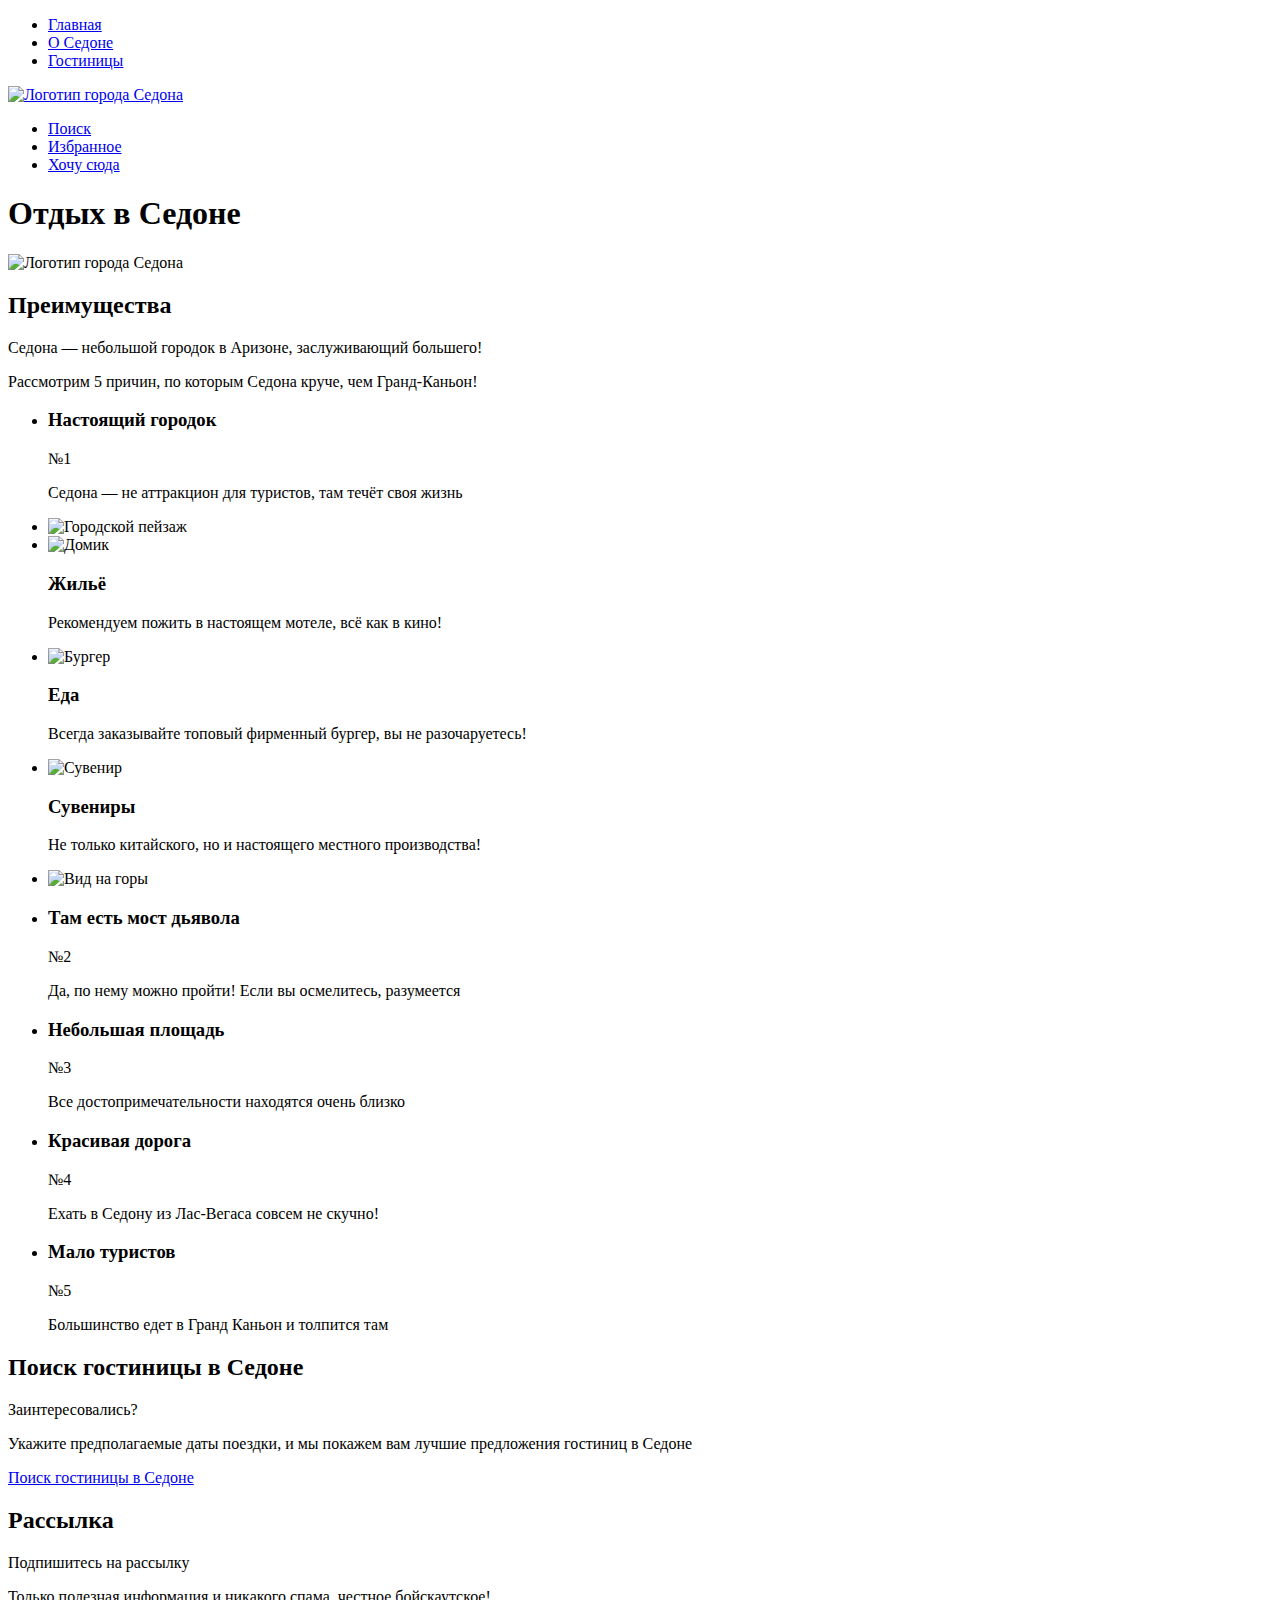
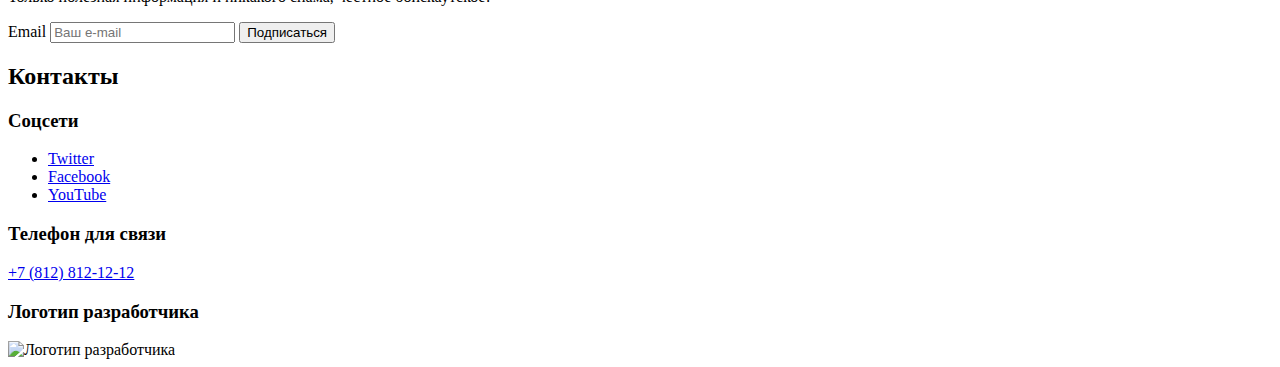
==== index.html @ e1a433e9 "Вносит правки в разметку" ====
<!DOCTYPE html>
<html lang="ru">

<head>
  <meta charset="utf-8">
  <meta name="keywords" content="#">
  <meta name="description" content="">
  <title>Отдых в Седоне</title>
</head>

<body>
  <header class="main-header">
    <nav class="navigation">
      <ul class="navigation-list">

        <li class="navigation-item">
          <a class="navigation-link navigation-link-current" href="index.html">Главная</a>
        </li>
        <li class="navigation-item">
          <a class="navigation-link" href="about.html">О Седоне</a>
        </li>
        <li class="navigation-item">
          <a class="navigation-link" href="catalog.html">Гостиницы</a>
        </li>
      </ul>
      <a class="navigation-logo" href="index.html">
        <img class="page-header-logo" alt="Логотип города Седона" src="#">
      </a>

      <ul class="navigation-list navigation-user">
        <li class="navigation-item">
          <a class="navigation-link" href="#">
            <span class="visually-hidden">Поиск</span>
          </a>
        </li>
        <li class="navigation-item">
          <a class="navigation-link" href="#">
            <span class="visually-hidden">Избранное</span>
          </a>
        </li>
        <li class="navigation-item">
          <a class="navigation-link button" href="#"> Хочу сюда  </a>
        </li>

      </ul>
    </nav>
  </header>

  <main class="main-index">
    <h1 class="visually-hidden">Отдых в Седоне</h1>
    <img class="logo" src="#" alt="Логотип города Седона">

    <section class="advantages">
      <h2 class="visually-hidden">Преимущества</h2>
      <p class="advantages-title">Седона — небольшой городок в Аризоне, заслуживающий большего!</p>
      <p class="advantages-subtitle">Рассмотрим 5 причин, по которым Седона круче, чем Гранд-Каньон!</p>
      <ul class="advantages-list">
        <li class="advantages-item">
          <h3 class="advantages-title">Настоящий городок</h3>
          <p class="advantages-description">№1</p>
          <p class="advantages-description">Седона — не аттракцион для туристов, там течёт своя жизнь</p>
        </li>
        <li class="advantages-item">
          <img src="#" alt="Городской пейзаж">
        </li>

        <li class="advantages-item">
          <img src="#" alt="Домик">
          <h3 class="advantages-title">Жильё</h3>
          <p class="advantages-description">Рекомендуем пожить в настоящем мотеле, всё как в кино! </p>
        </li>
        <li class="advantages-item">
          <img src="#" alt="Бургер">
          <h3 class="advantages-title">Еда</h3>
          <p class="advantages-description">Всегда заказывайте топовый фирменный бургер, вы не разочаруетесь! </p>
        </li>
        <li class="advantages-item">
          <img src="#" alt="Сувенир">
          <h3 class="advantages-title"> Сувениры </h3>
          <p class="advantages-description">Не только китайского, но и настоящего местного производства! </p>
        </li>

        <li class="advantages-item">
          <img src="#" alt="Вид на горы">
        </li>
        <li class="advantages-item">
          <h3 class="advantages-title-whate"> Там есть мост дьявола </h3>
          <p class="advantages-description">№2</p>
          <p class="advantages-description">
            Да, по нему можно пройти! Если вы осмелитесь, разумеется </p>
        </li>
        <li class="advantages-item">
          <h3 class="advantages-title"> Небольшая площадь </h3>
          <p class="advantages-description">№3 </p>
          <p class="advantages-description">Все достопримечательности находятся очень близко </p>
        </li>
        <li class="advantages-item">
          <h3 class="advantages-title">Красивая дорога</h3>
          <p class="advantages-description">№4</p>
          <p class="advantages-description">Ехать в Седону из Лас-Вегаса совсем не скучно! </p>
        </li>
        <li class="advantages-item">
          <h3 class="advantages-title">Мало туристов</h3>
          <p class="advantages-description">№5</p>
          <p class="advantages-description">Большинство едет в Гранд Каньон и толпится там</p>
        </li>
      </ul>
    </section>

    <section class="search">
      <h2 class="visually-hidden">Поиск гостиницы в Седоне</h2>
      <p class="search-title">Заинтересовались?</p>
      <p class="search-subtitle"> Укажите предполагаемые даты поездки, и мы покажем вам лучшие предложения гостиниц в Седоне
      </p>
      <a class="button" href="#">Поиск гостиницы в Седоне</a>
    </section>

    <section class="newsletter">
      <h2 class="visually-hidden">Рассылка</h2>
      <p class="newsletter-title">Подпишитесь на рассылку</p>
      <p class="newsletter-subtitle">Только полезная информация и никакого спама, честное бойскаутское!
      </p>
      <form class="newsletter-form" action="https://echo.htmlacademy.ru/" method="post">
        <label for="newsletter-email">Email</label>
        <input class="field" placeholder="Ваш e-mail" type="email" name="newsletter-email" id="newsletter-email" required>
        <button class="button newsletter-button" type="submit">
          <span class="">Подписаться</span>
        </button>
      </form>

    </section>
  </main>

  <footer class="page-footer">
    <h2 class="visually-hidden">Контакты</h2>
    <section class="footer-social">
      <h3 class="visually-hidden">Соцсети</h3>
      <ul class="footer-social-list">
        <li class="footer-social-item">
          <a class="button" href="https://twitter.com/htmlacademy_ru">
            <span class="visually-hidden">Twitter</span>
          </a>
        </li>
        <li class="footer-social-item">
          <a class="button" href="https://www.facebook.com/htmlacademy">
            <span class="visually-hidden">Facebook</span>
          </a>
        </li>
        <li class="footer-social-item">
          <a class="button" href="https://www.youtube.com/c/HTMLAcademyRUS">
            <span class="visually-hidden">YouTube</span>
          </a>
        </li>
      </ul>
    </section>
    <section class="footer-tel">
      <h3 class="visually-hidden">Телефон для связи</h3>
      <a class="contacts-phone" href="tel:88128121212"> 
     +7 (812) 812-12-12 </a>
    </section>
    <section class="footer-copyright-logo">
      <h3 class="visually-hidden">Логотип разработчика</h3>
      <a class="footer-copyright-logo" href="https://htmlacademy.ru/">
      </a>
      <img src="#" alt="Логотип разработчика">
    </section>

  </footer>
</body>

</html>
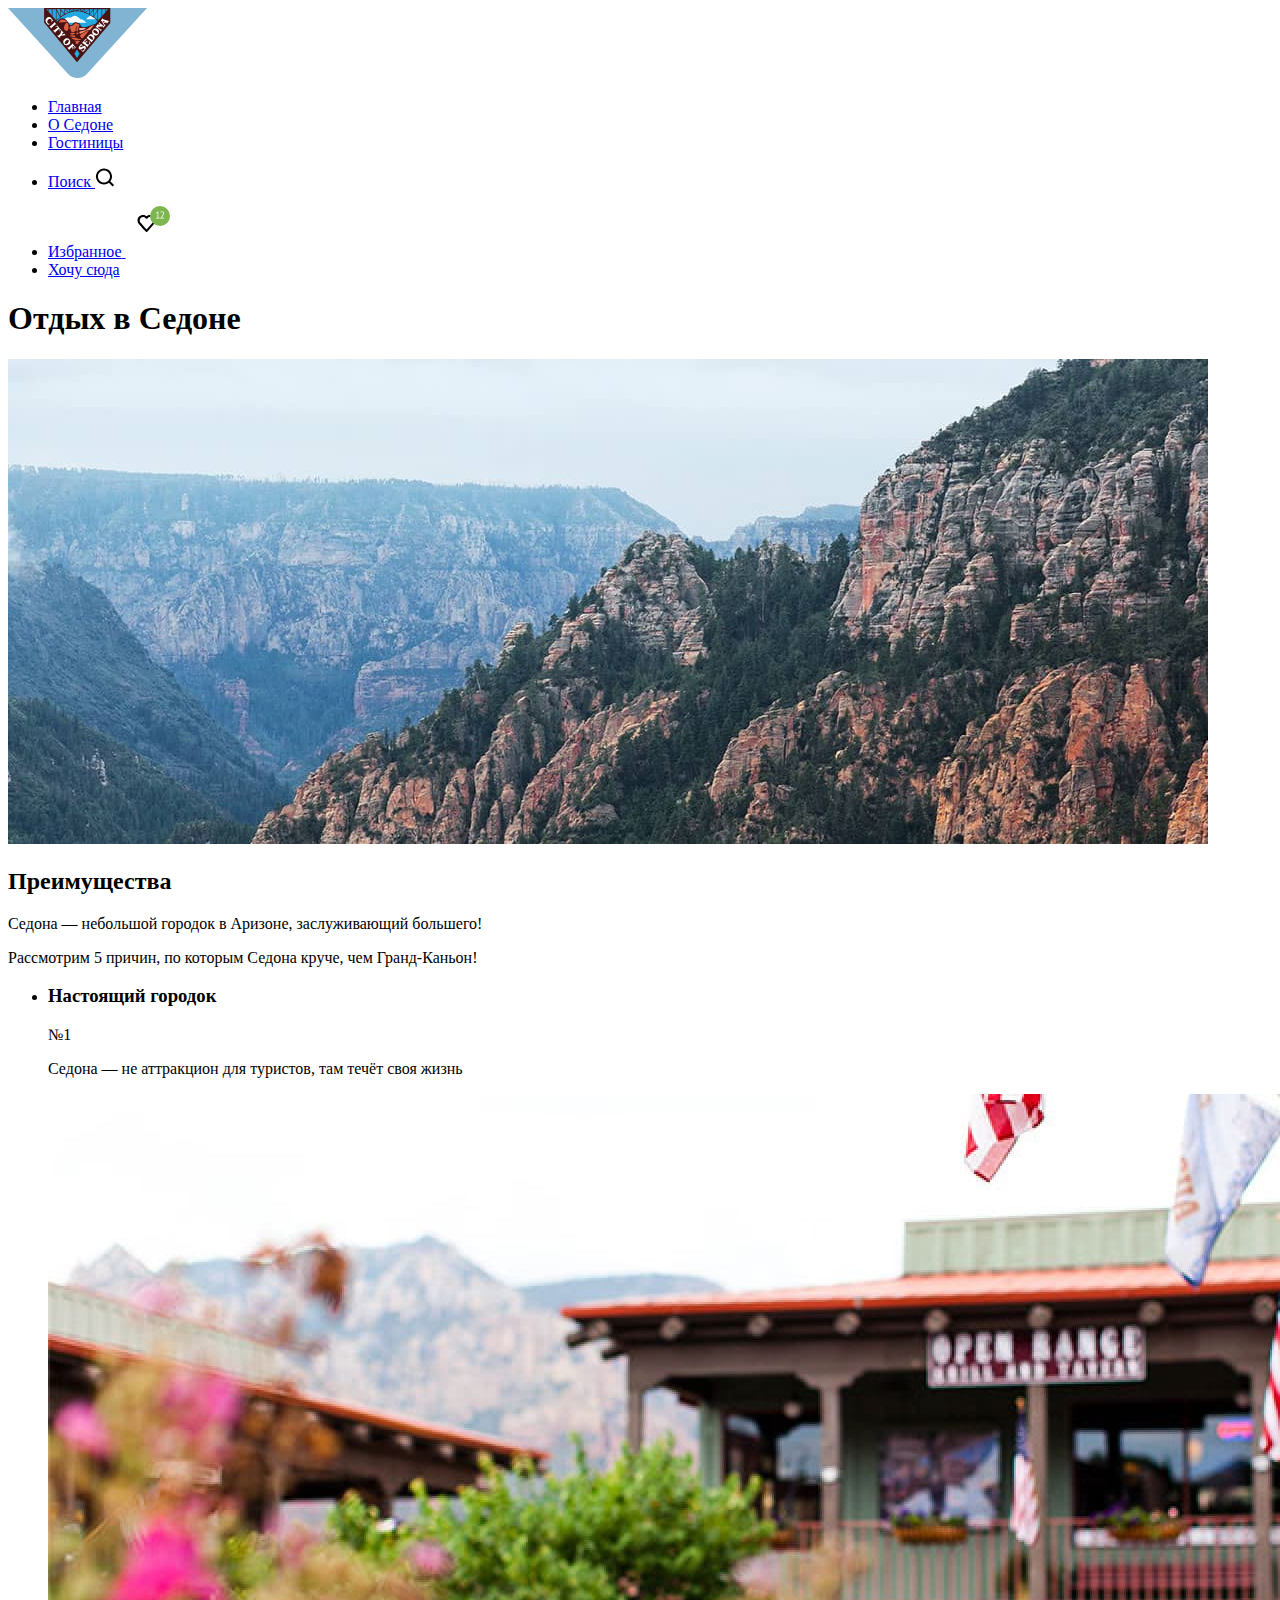
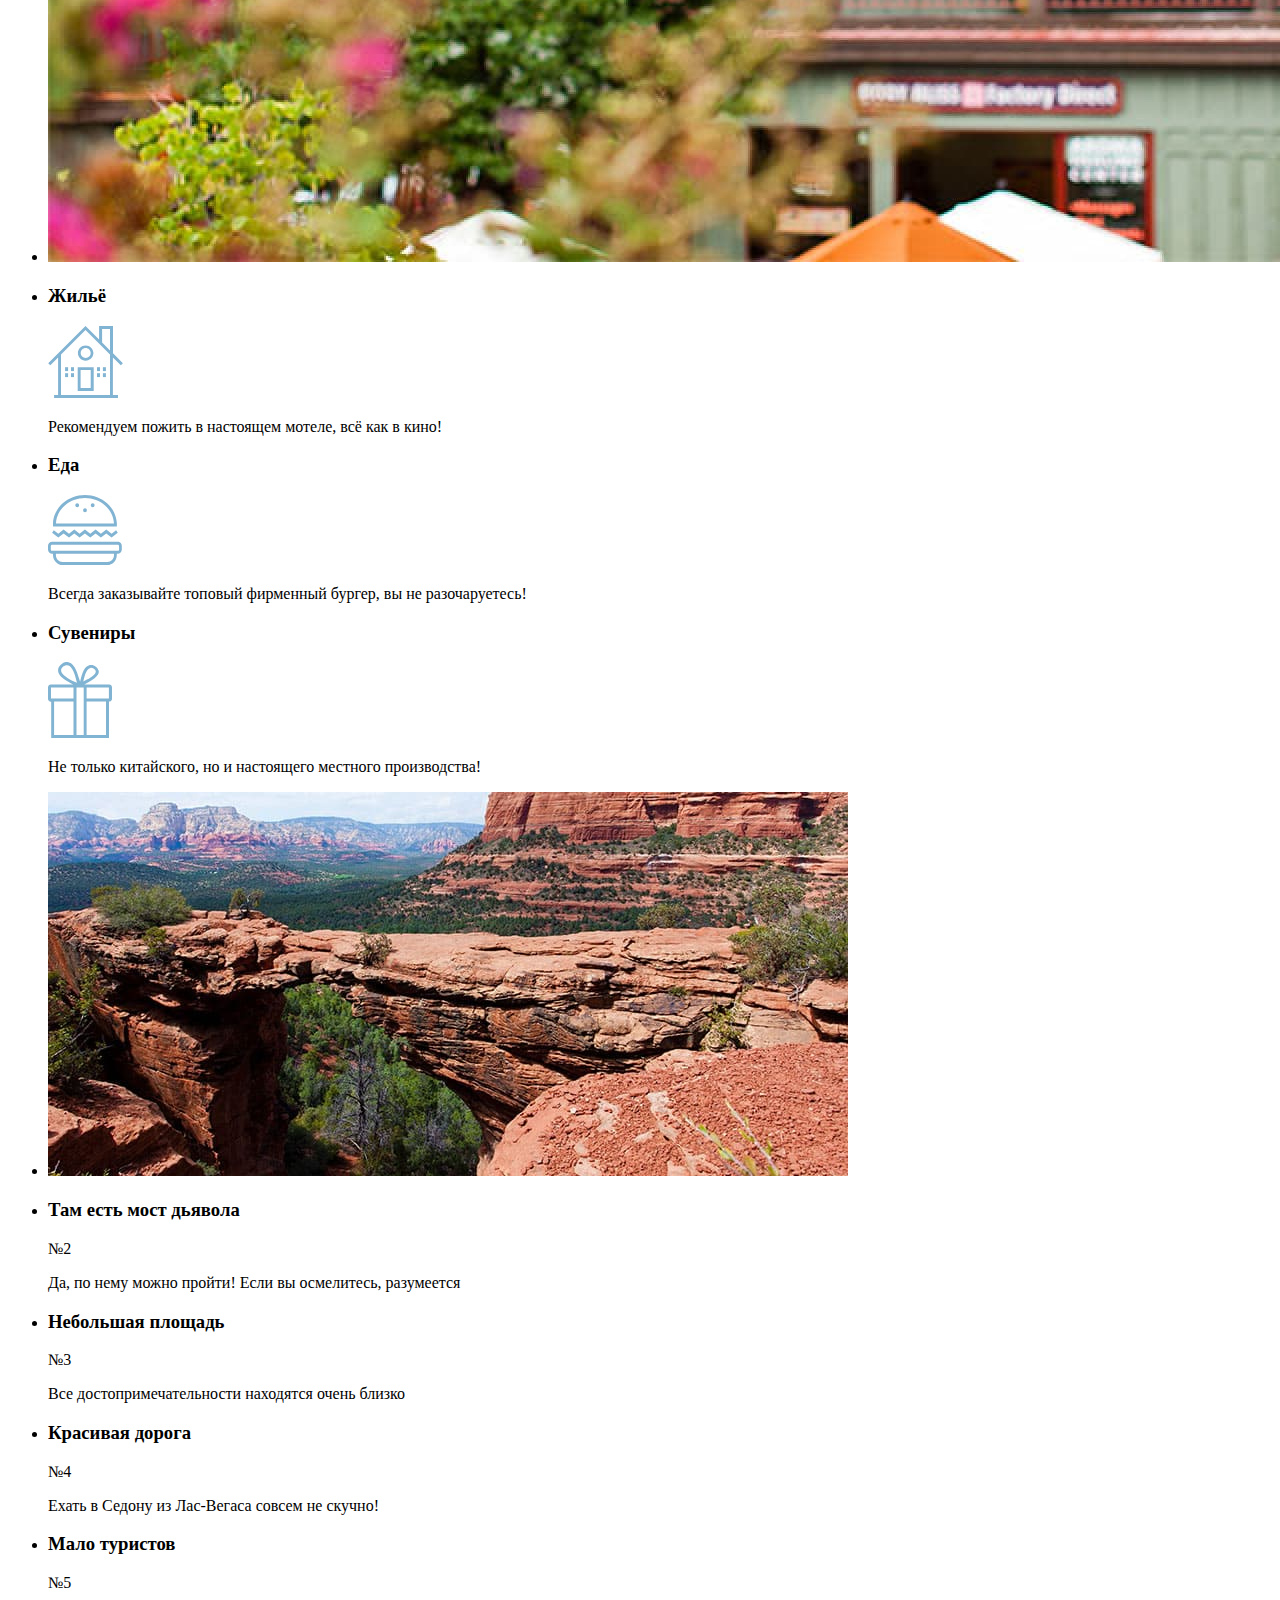
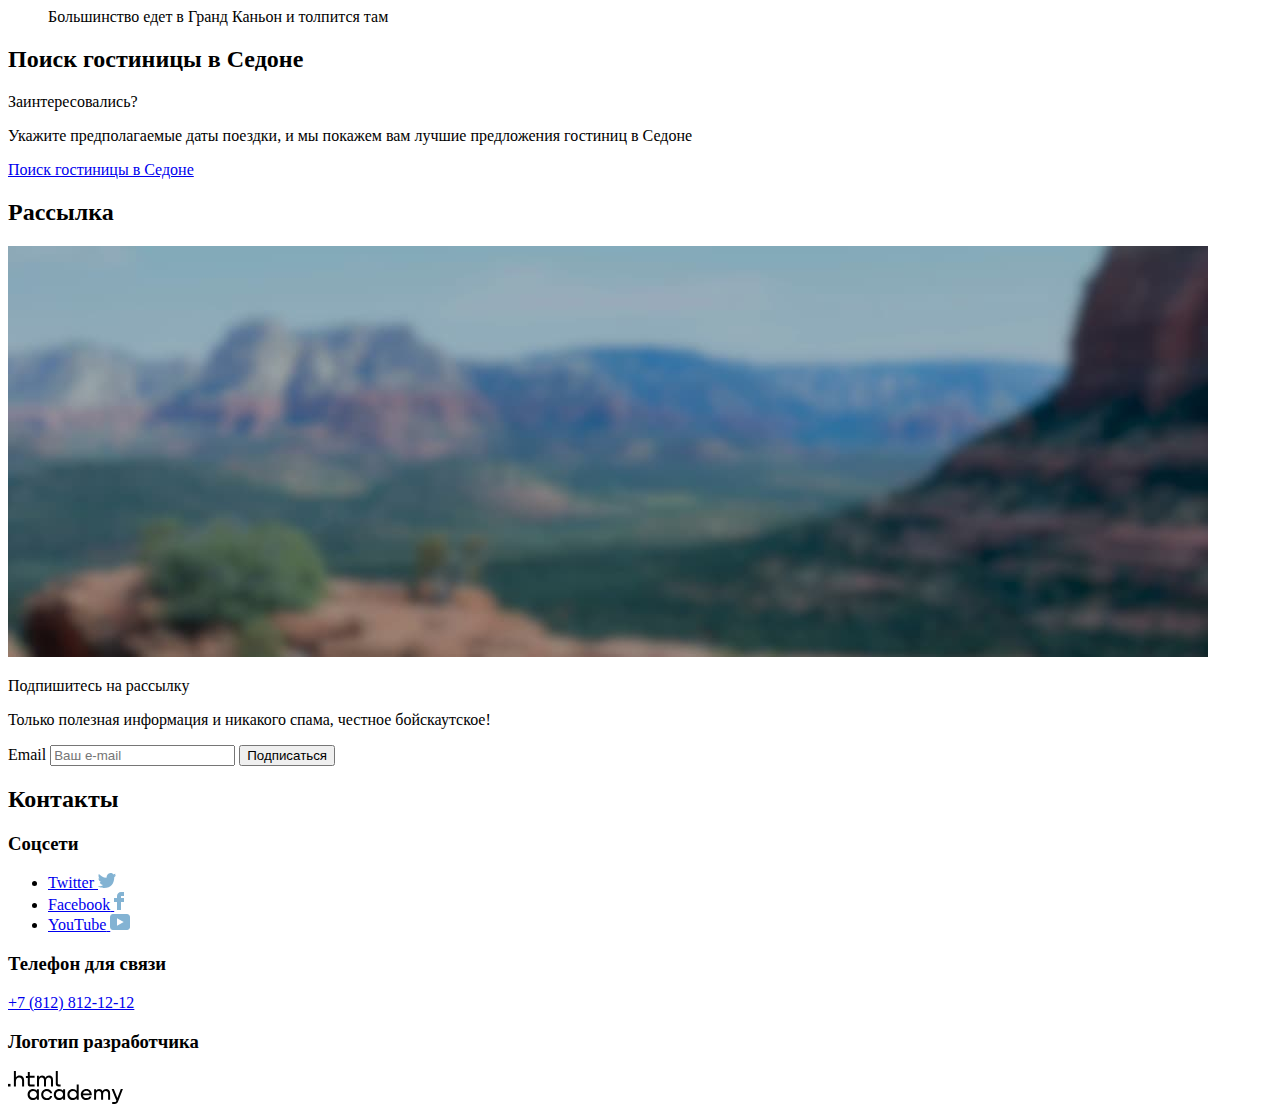
==== commit 89362024: "Вносит графику для всех страниц" ====
--- a/index.html
+++ b/index.html
@@ -11,8 +11,10 @@
 <body>
   <header class="main-header">
     <nav class="navigation">
+      <a class="navigation-logo" href="index.html">
+        <img class="page-header-logo" alt="Логотип города Седона" src="imges/navigation_logo.svg">
+      </a>
       <ul class="navigation-list">
-
         <li class="navigation-item">
           <a class="navigation-link navigation-link-current" href="index.html">Главная</a>
         </li>
@@ -23,32 +25,30 @@
           <a class="navigation-link" href="catalog.html">Гостиницы</a>
         </li>
       </ul>
-      <a class="navigation-logo" href="index.html">
-        <img class="page-header-logo" alt="Логотип города Седона" src="#">
-      </a>
 
       <ul class="navigation-list navigation-user">
         <li class="navigation-item">
           <a class="navigation-link" href="#">
             <span class="visually-hidden">Поиск</span>
+            <img class="" alt="Поиск" src="imges/navigation-icon_search.svg">
           </a>
         </li>
         <li class="navigation-item">
           <a class="navigation-link" href="#">
             <span class="visually-hidden">Избранное</span>
+            <img class="" alt="Избранное" src="imges/navigation_icon-favorites.svg">
           </a>
         </li>
         <li class="navigation-item">
           <a class="navigation-link button" href="#"> Хочу сюда  </a>
         </li>
-
       </ul>
     </nav>
   </header>
 
   <main class="main-index">
     <h1 class="visually-hidden">Отдых в Седоне</h1>
-    <img class="logo" src="#" alt="Логотип города Седона">
+    <img class="logo" src="imges/index-background.jpg" alt="Вид города Седона">
 
     <section class="advantages">
       <h2 class="visually-hidden">Преимущества</h2>
@@ -61,27 +61,27 @@
           <p class="advantages-description">Седона — не аттракцион для туристов, там течёт своя жизнь</p>
         </li>
         <li class="advantages-item">
-          <img src="#" alt="Городской пейзаж">
+          <img src="imges/advantages-picture_town.jpg" alt="Городской пейзаж">
         </li>
 
         <li class="advantages-item">
-          <img src="#" alt="Домик">
           <h3 class="advantages-title">Жильё</h3>
+          <img src="imges/advantages_icon-house.svg">
           <p class="advantages-description">Рекомендуем пожить в настоящем мотеле, всё как в кино! </p>
         </li>
         <li class="advantages-item">
-          <img src="#" alt="Бургер">
           <h3 class="advantages-title">Еда</h3>
+          <img src="imges/advantages_icon-food.svg">
           <p class="advantages-description">Всегда заказывайте топовый фирменный бургер, вы не разочаруетесь! </p>
         </li>
         <li class="advantages-item">
-          <img src="#" alt="Сувенир">
           <h3 class="advantages-title"> Сувениры </h3>
+          <img src="imges/advantages_icon-souvenir.svg">
           <p class="advantages-description">Не только китайского, но и настоящего местного производства! </p>
         </li>
 
         <li class="advantages-item">
-          <img src="#" alt="Вид на горы">
+          <img src="imges/advantages-picture_mountains.jpg" alt="Вид на горы">
         </li>
         <li class="advantages-item">
           <h3 class="advantages-title-whate"> Там есть мост дьявола </h3>
@@ -117,6 +117,7 @@
 
     <section class="newsletter">
       <h2 class="visually-hidden">Рассылка</h2>
+      <img src="imges/newsletter-background.jpg">
       <p class="newsletter-title">Подпишитесь на рассылку</p>
       <p class="newsletter-subtitle">Только полезная информация и никакого спама, честное бойскаутское!
       </p>
@@ -139,16 +140,19 @@
         <li class="footer-social-item">
           <a class="button" href="https://twitter.com/htmlacademy_ru">
             <span class="visually-hidden">Twitter</span>
+            <img src="imges/footer-social_twitter.svg" alt="twitter">
           </a>
         </li>
         <li class="footer-social-item">
           <a class="button" href="https://www.facebook.com/htmlacademy">
             <span class="visually-hidden">Facebook</span>
+            <img src="imges/footer-social_facebook.svg" alt="facebook">
           </a>
         </li>
         <li class="footer-social-item">
           <a class="button" href="https://www.youtube.com/c/HTMLAcademyRUS">
             <span class="visually-hidden">YouTube</span>
+            <img src="imges/footer-social_youtube.svg" alt="youtube">
           </a>
         </li>
       </ul>
@@ -162,7 +166,7 @@
       <h3 class="visually-hidden">Логотип разработчика</h3>
       <a class="footer-copyright-logo" href="https://htmlacademy.ru/">
       </a>
-      <img src="#" alt="Логотип разработчика">
+      <img src="imges/footer-logo_html.svg" alt="Логотип разработчика">
     </section>
 
   </footer>
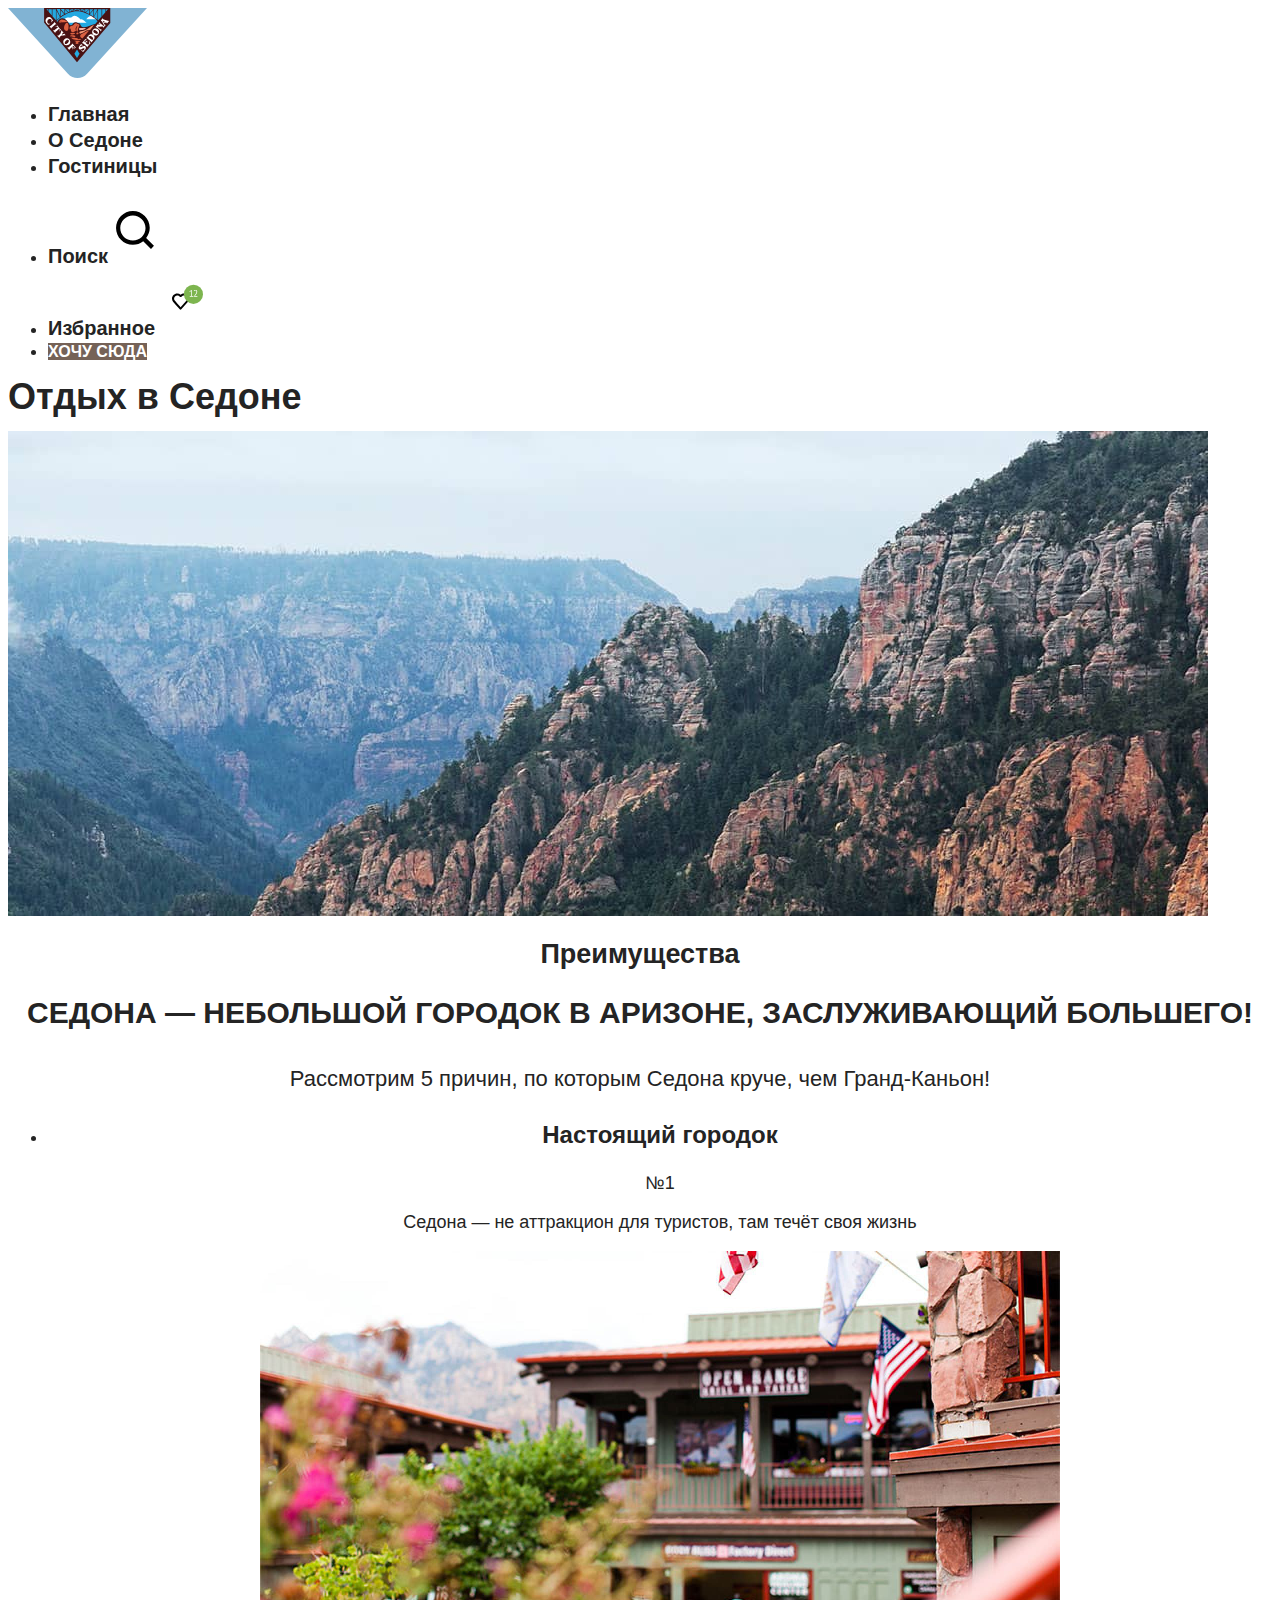
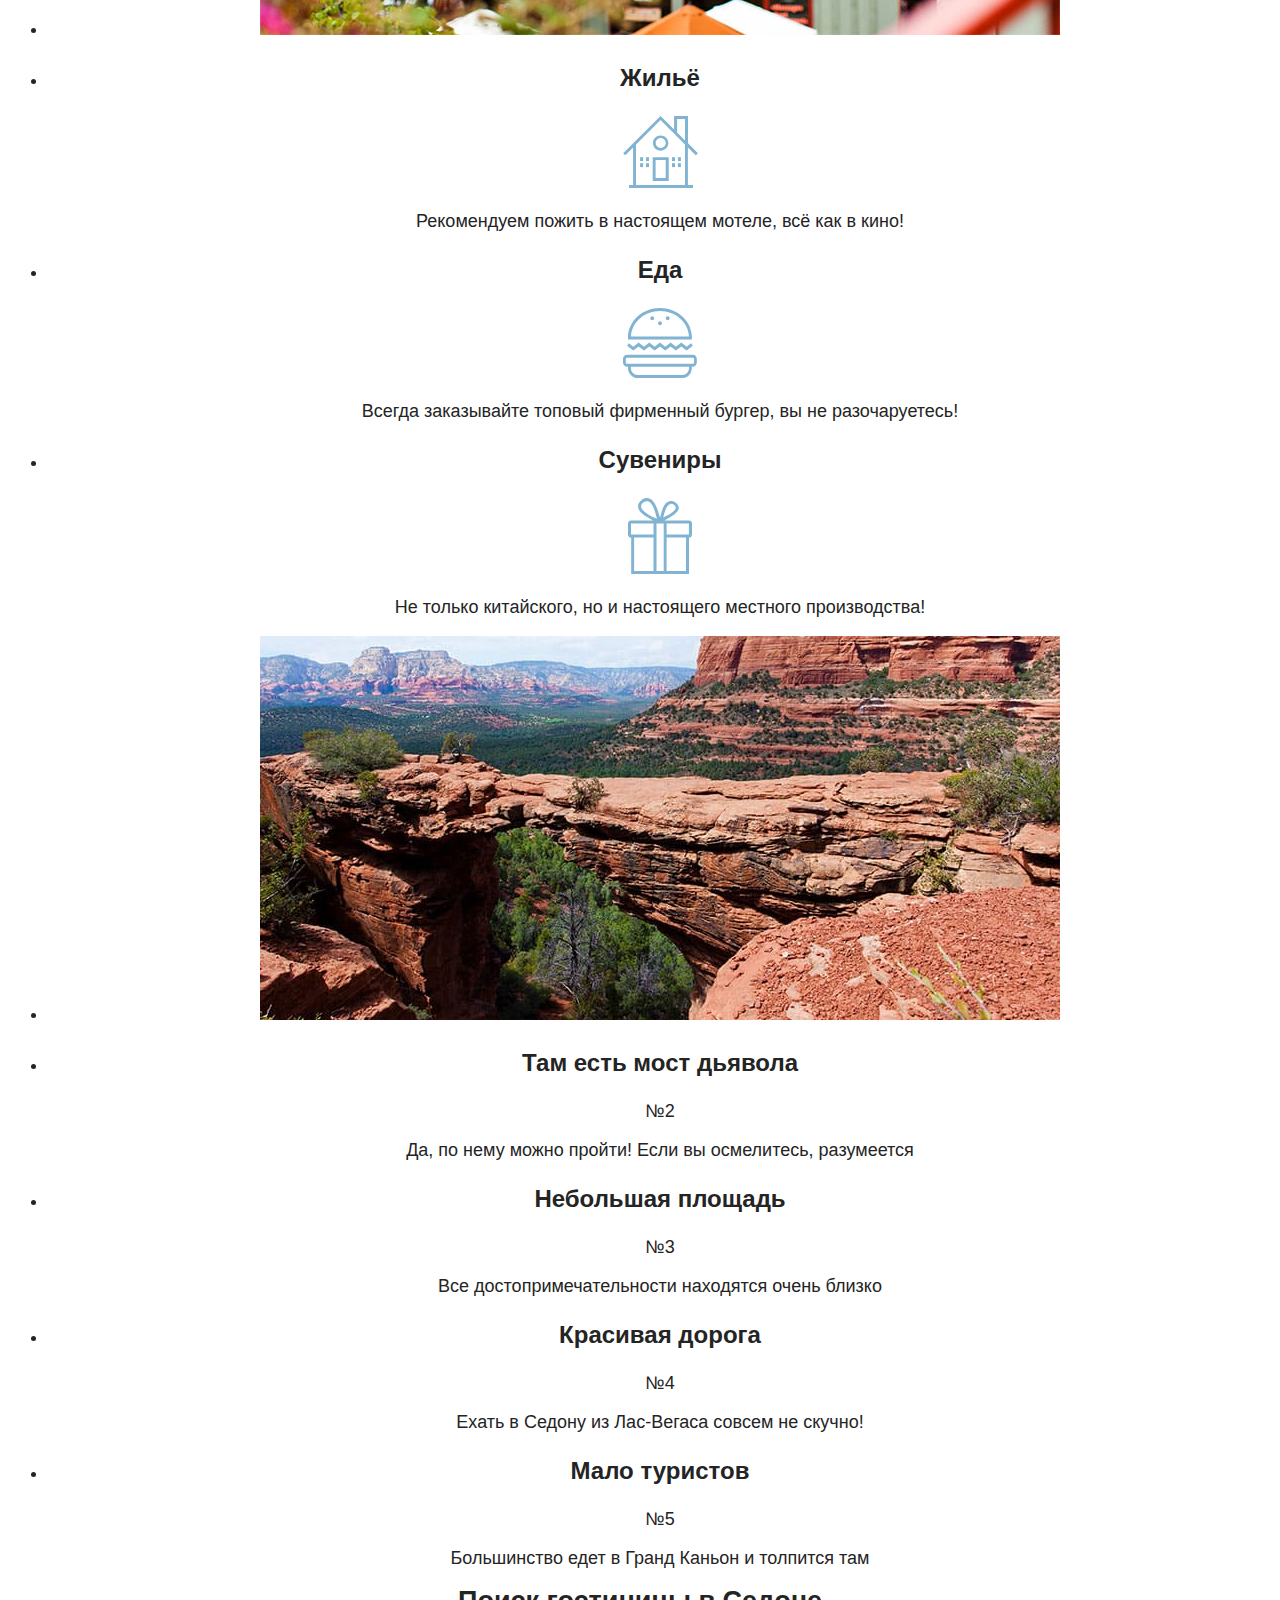
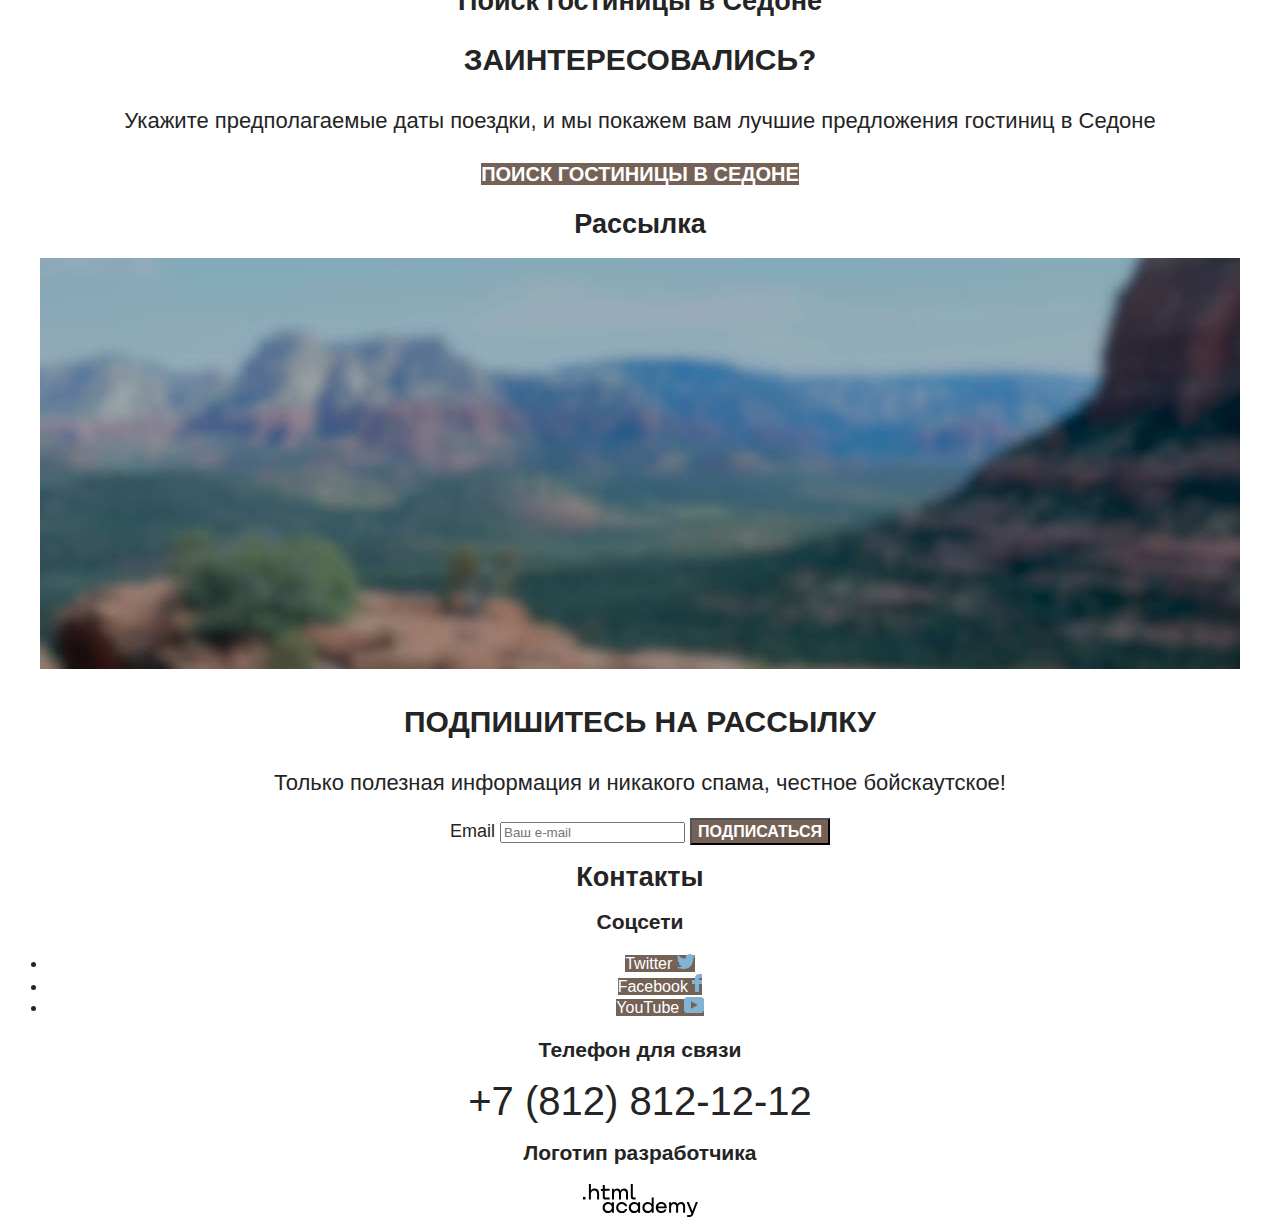
==== commit fb3d9b51: "Merge pull request #3 from astinosseb/master" ====
--- a/index.html
+++ b/index.html
@@ -6,13 +6,14 @@
   <meta name="keywords" content="#">
   <meta name="description" content="">
   <title>Отдых в Седоне</title>
+  <link rel="stylesheet" href="styles/styles.css">
 </head>
 
 <body>
   <header class="main-header">
     <nav class="navigation">
       <a class="navigation-logo" href="index.html">
-        <img class="page-header-logo" alt="Логотип города Седона" src="imges/navigation_logo.svg">
+        <img class="page-header-logo" alt="Логотип города Седона" src="imges/navigation-logo.svg" width="139" height="70">
       </a>
       <ul class="navigation-list">
         <li class="navigation-item">
@@ -30,17 +31,17 @@
         <li class="navigation-item">
           <a class="navigation-link" href="#">
             <span class="visually-hidden">Поиск</span>
-            <img class="" alt="Поиск" src="imges/navigation-icon_search.svg">
+            <img class="" alt="Поиск" src="imges/navigation-icon-search.svg" width="42" height="66">
           </a>
         </li>
         <li class="navigation-item">
           <a class="navigation-link" href="#">
             <span class="visually-hidden">Избранное</span>
-            <img class="" alt="Избранное" src="imges/navigation_icon-favorites.svg">
+            <img class="" alt="Избранное" src="imges/navigation-icon-favorites.svg" width="42" height="66">
           </a>
         </li>
         <li class="navigation-item">
-          <a class="navigation-link button" href="#"> Хочу сюда  </a>
+          <a class="navigation-link-button" href="#"> Хочу сюда  </a>
         </li>
       </ul>
     </nav>
@@ -48,7 +49,7 @@
 
   <main class="main-index">
     <h1 class="visually-hidden">Отдых в Седоне</h1>
-    <img class="logo" src="imges/index-background.jpg" alt="Вид города Седона">
+    <img class="logo" src="imges/index-background.jpg" width="1200" height="485" alt="Вид города Седона">
 
     <section class="advantages">
       <h2 class="visually-hidden">Преимущества</h2>
@@ -56,52 +57,52 @@
       <p class="advantages-subtitle">Рассмотрим 5 причин, по которым Седона круче, чем Гранд-Каньон!</p>
       <ul class="advantages-list">
         <li class="advantages-item">
-          <h3 class="advantages-title">Настоящий городок</h3>
-          <p class="advantages-description">№1</p>
+          <h3 class="advantages-description-title">Настоящий городок</h3>
+          <p class="advantages-description-number">№1</p>
           <p class="advantages-description">Седона — не аттракцион для туристов, там течёт своя жизнь</p>
         </li>
         <li class="advantages-item">
-          <img src="imges/advantages-picture_town.jpg" alt="Городской пейзаж">
+          <img src="imges/advantages-picture-town.jpg" width="800" height="384" alt="Городской пейзаж">
         </li>
 
         <li class="advantages-item">
-          <h3 class="advantages-title">Жильё</h3>
-          <img src="imges/advantages_icon-house.svg">
+          <h3 class="advantages-description-title">Жильё</h3>
+          <img src="imges/advantages-icon-house.svg" width="75" height="72">
           <p class="advantages-description">Рекомендуем пожить в настоящем мотеле, всё как в кино! </p>
         </li>
         <li class="advantages-item">
-          <h3 class="advantages-title">Еда</h3>
-          <img src="imges/advantages_icon-food.svg">
+          <h3 class="advantages-description-title">Еда</h3>
+          <img src="imges/advantages-icon-food.svg" width="74" height="70">
           <p class="advantages-description">Всегда заказывайте топовый фирменный бургер, вы не разочаруетесь! </p>
         </li>
         <li class="advantages-item">
-          <h3 class="advantages-title"> Сувениры </h3>
-          <img src="imges/advantages_icon-souvenir.svg">
+          <h3 class="advantages-description-title"> Сувениры </h3>
+          <img src="imges/advantages-icon-souvenir.svg" width="64" height="76">
           <p class="advantages-description">Не только китайского, но и настоящего местного производства! </p>
         </li>
 
         <li class="advantages-item">
-          <img src="imges/advantages-picture_mountains.jpg" alt="Вид на горы">
+          <img src="imges/advantages-picture-mountains.jpg" width="800" height="384" alt="Вид на горы">
         </li>
         <li class="advantages-item">
-          <h3 class="advantages-title-whate"> Там есть мост дьявола </h3>
-          <p class="advantages-description">№2</p>
+          <h3 class="advantages-description-title"> Там есть мост дьявола </h3>
+          <p class="advantages-description-number">№2</p>
           <p class="advantages-description">
             Да, по нему можно пройти! Если вы осмелитесь, разумеется </p>
         </li>
         <li class="advantages-item">
-          <h3 class="advantages-title"> Небольшая площадь </h3>
-          <p class="advantages-description">№3 </p>
+          <h3 class="advantages-description-title"> Небольшая площадь </h3>
+          <p class="advantages-description-number">№3 </p>
           <p class="advantages-description">Все достопримечательности находятся очень близко </p>
         </li>
         <li class="advantages-item">
-          <h3 class="advantages-title">Красивая дорога</h3>
-          <p class="advantages-description">№4</p>
+          <h3 class="advantages-description-title">Красивая дорога</h3>
+          <p class="advantages-description-number">№4</p>
           <p class="advantages-description">Ехать в Седону из Лас-Вегаса совсем не скучно! </p>
         </li>
         <li class="advantages-item">
-          <h3 class="advantages-title">Мало туристов</h3>
-          <p class="advantages-description">№5</p>
+          <h3 class="advantages-description-title">Мало туристов</h3>
+          <p class="advantages-description-number">№5</p>
           <p class="advantages-description">Большинство едет в Гранд Каньон и толпится там</p>
         </li>
       </ul>
@@ -112,12 +113,13 @@
       <p class="search-title">Заинтересовались?</p>
       <p class="search-subtitle"> Укажите предполагаемые даты поездки, и мы покажем вам лучшие предложения гостиниц в Седоне
       </p>
-      <a class="button" href="#">Поиск гостиницы в Седоне</a>
+      <a class="search-button" href="#">Поиск гостиницы в Седоне</a>
     </section>
 
+    <div class="newsletter-container">
     <section class="newsletter">
       <h2 class="visually-hidden">Рассылка</h2>
-      <img src="imges/newsletter-background.jpg">
+      <img src="imges/newsletter-background.jpg" width="1200" height="411">
       <p class="newsletter-title">Подпишитесь на рассылку</p>
       <p class="newsletter-subtitle">Только полезная информация и никакого спама, честное бойскаутское!
       </p>
@@ -128,8 +130,8 @@
           <span class="">Подписаться</span>
         </button>
       </form>
-
     </section>
+    </div>
   </main>
 
   <footer class="page-footer">
@@ -140,19 +142,19 @@
         <li class="footer-social-item">
           <a class="button" href="https://twitter.com/htmlacademy_ru">
             <span class="visually-hidden">Twitter</span>
-            <img src="imges/footer-social_twitter.svg" alt="twitter">
+            <img src="imges/footer-social-twitter.svg" alt="twitter">
           </a>
         </li>
         <li class="footer-social-item">
           <a class="button" href="https://www.facebook.com/htmlacademy">
             <span class="visually-hidden">Facebook</span>
-            <img src="imges/footer-social_facebook.svg" alt="facebook">
+            <img src="imges/footer-social-facebook.svg" alt="facebook">
           </a>
         </li>
         <li class="footer-social-item">
           <a class="button" href="https://www.youtube.com/c/HTMLAcademyRUS">
             <span class="visually-hidden">YouTube</span>
-            <img src="imges/footer-social_youtube.svg" alt="youtube">
+            <img src="imges/footer-social-youtube.svg" alt="youtube">
           </a>
         </li>
       </ul>
@@ -166,7 +168,7 @@
       <h3 class="visually-hidden">Логотип разработчика</h3>
       <a class="footer-copyright-logo" href="https://htmlacademy.ru/">
       </a>
-      <img src="imges/footer-logo_html.svg" alt="Логотип разработчика">
+      <img src="imges/footer-logo-html.svg" alt="Логотип разработчика">
     </section>
 
   </footer>
--- a/styles/styles.css
+++ b/styles/styles.css
@@ -0,0 +1,348 @@
+@font-face {
+    font-family: "PT Sans";
+    font-style: normal;
+    font-weight: 400;
+    src: url("fonts/ptsans-400.woff2") format("woff2");
+    font-display: swap;
+  }
+  
+  @font-face {
+    font-family: "PT Sans";
+    font-style: normal;
+    font-weight: 700;
+    src: url("fonts/ptsans-700.woff2") format("woff2");
+    font-display: swap;
+  }
+  
+  @font-face {
+    font-family: "PT Sans";
+    font-style: italic;
+    font-weight: 400;
+    src: url("fonts/ptsans-400.woff2") format("woff2");
+  }
+  
+  
+  @font-face {
+    font-family: "PT Sans";
+    font-style: italic;
+    font-weight: 700;
+    src: url("fonts/ptsans-700.woff2") format("woff2");
+    font-display: swap;
+  }
+  
+body {
+    font-family: "PT Sans", sans-serif;
+    font-size: 18px;
+    line-height: 21px;
+    color: #242424;
+    background-color: #FFFFFF;
+}  
+
+.main-header {
+    font-family: "PT Sans", sans-serif;
+    color: #242424;
+    background-color: #FFFFFF;
+}
+
+.navigation-link {
+    font-family: "PT Sans", sans-serif;
+    font-style: bold;
+    font-size: 20px;
+    line-height: 26px;
+    font-weight: 700;
+    color: #242424;
+    background-color: #FFFFFF;
+    text-decoration: none;    
+}
+
+.navigation-link-button {
+    font-family: "PT Sans", sans-serif;
+    font-style: bold;
+    font-size: 16px;
+    line-height: 20px;
+    font-weight: 700;
+    text-align: center;
+    color: #FFFFFF;
+    background-color: #756257;
+    text-decoration: none;
+    text-transform: uppercase;  
+}
+
+.main-index {
+    color: #242424;
+    background-color: #FFFFFF;
+    background-image: url("images/index-background.jpg");
+    background-size: 100% auto;
+    background-repeat: no-repeat;
+
+}
+
+.advantages {
+    text-align: center;
+
+}
+
+.advantages-title {
+    font-family: "PT Sans", sans-serif;;
+    font-size: 30px;
+    font-weight: 700;
+    line-height: 36px;
+    text-transform: uppercase;
+
+}
+
+.advantages-subtitle {
+    font-family: "PT Sans", sans-serif;;
+    font-size: 22px;
+    line-height: 36px;
+
+}
+
+.advantages-description-title {
+    font-family: "PT Sans", sans-serif;
+    font-size: 24px;
+    font-weight: 700;
+    line-height: 28px;
+
+}
+
+.advantages-description-number {
+    font-family: "PT Sans", sans-serif;;
+    font-size: 18px;
+    line-height: 21px;
+
+}
+
+.advantages-description {
+    font-family: "PT Sans", sans-serif;;
+    font-size: 18px;
+    line-height: 21px;
+
+}
+
+.search {
+    font-family: "PT Sans", sans-serif;
+    text-align: center;
+
+}
+
+.search-title {
+    font-size: 30px;
+    font-weight: 700;
+    line-height: 36px;
+    text-transform: uppercase;
+
+}
+
+.search-subtitle {
+    font-size:22px;
+    line-height: 26px;
+}
+
+.search-button {
+    font-size: 20px;
+    font-weight: 700;
+    line-height: 36px;
+    color: #FFFFFF;
+    background-color: #756257;
+    text-decoration: none;
+    text-transform: uppercase;
+}
+
+.newsletter {
+    font-family: "PT Sans", sans-serif;
+    color:#242424;
+    text-align: center;
+}
+
+.newsletter-title {    
+    font-size: 30px;
+    font-weight: 700;
+    line-height: 36px;
+    text-transform: uppercase;
+}
+
+.newsletter-subtitle {
+    font-size:22px;
+    line-height: 26px;
+}
+
+.newsletter-button {
+    font-size: 20px;
+    font-weight: 700;
+    line-height: 36px;
+    color: #FFFFFF;
+    background-color: #83B3D3; 
+    text-decoration: none;
+    text-transform: uppercase;
+}
+
+.newsletter-email {
+    font-size: 18px;
+    line-height: 26px;
+    background-color: #F2F2F2;
+
+}
+
+.page-footer {
+    font-family: "PT Sans", sans-serif;
+    color: #242424;
+    background-color: #FFFFFF;
+    text-align: center;
+}
+
+.contacts-phone {
+    font-style: normal;
+    color: #242424;
+    font-size: 40px;
+    line-height: 40px;
+    text-align: center;
+    text-decoration: none;
+    text-transform: uppercase;
+}
+
+.main-inner {
+    font-family: "PT Sans", sans-serif;
+    font-size: 18px;
+    color: #FFFFFF;
+    background-color: #00000057;
+    text-align: left;
+}
+
+.inner-header-title {
+    font-size: 60px;
+    line-height: 77px;
+    font-weight: 700;
+}
+
+.breadcrumbs-link {
+    font-style: normal;
+    color: #FFFFFF;
+    font-size: 16px;
+    line-height: 21px;
+    text-decoration: none;
+}
+
+.catalog-filter-title {
+    font-size: 20px;
+    line-height: 26;
+    font-weight: 700;
+}
+
+.catalog-filter-list {
+    font-size: 18px;
+    line-height: 24px;
+}
+
+.button-active {
+    font-size: 16px;
+    line-height: 21px;
+    background-color: #83B3D3;
+}
+
+.button-unactive {
+    font-size: 18px;
+    line-height: 23px;
+}
+
+.result {
+    font-size: 30px;    
+    line-height: 39px;
+    font-weight: 700;
+    color:#242424
+}
+.select-control {
+    font-size: 18px;
+    line-height: 23px;
+    color:#242424
+}
+
+.lodge-card-title {
+    font-size: 24px;
+    line-height: 31px;
+    font-weight: 700;
+    color: #242424;
+    text-decoration: none;
+}
+
+.lodge-type {
+    font-size: 18px;
+    line-height: 23px;
+    color: #242424;
+}
+
+.lodge-card-price {
+    font-size: 18px;
+    line-height: 23px;
+    color: #242424;
+}
+
+.button {
+    font-size: 16px;
+    line-height: 21px;
+    color: #FFFFFF;
+    text-decoration: none;
+    background-color: #756257;
+    
+}
+
+.button-add-favorites {
+    font-size: 16px;
+    line-height: 21px;
+    color: #FFFFFF;
+    text-decoration: none;
+    background-color: #83B3D3;
+}
+
+.button-favorites {
+    font-size: 16px;
+    line-height: 21px;
+    color: #FFFFFF;
+    text-decoration: none;
+    background-color: #7DB54F;
+}
+
+.rating {
+    font-size: 16px;
+    line-height: 21px;
+    color: #242424;
+    text-transform: uppercase;
+    background-color: #E6E6E6;
+}
+
+.download-more {
+    font-size: 20px;
+    line-height: 26px;
+    color: #FFFFFF;
+    text-decoration: none;
+    background-color: #83B3D3;
+}
+
+.pagination-current {
+    font-size: 20px;
+    line-height: 26px;
+    color: #242424;
+    background-color: #F2F2F2;
+}
+
+.pagination-link {
+    font-size: 20px;
+    line-height: 26px;
+    color: #FFFFFF;
+    text-decoration: none;
+    background-color: #83B3D3;
+}
+
+.inner-newsletter {
+    color: #242424;
+}
+
+/* Это попытки положить текст на картинку */
+
+.filter-container {
+
+    background-image: url("images/catalog/background.jpg");
+    background-size: 100% auto;
+    background-repeat: no-repeat;
+}
+
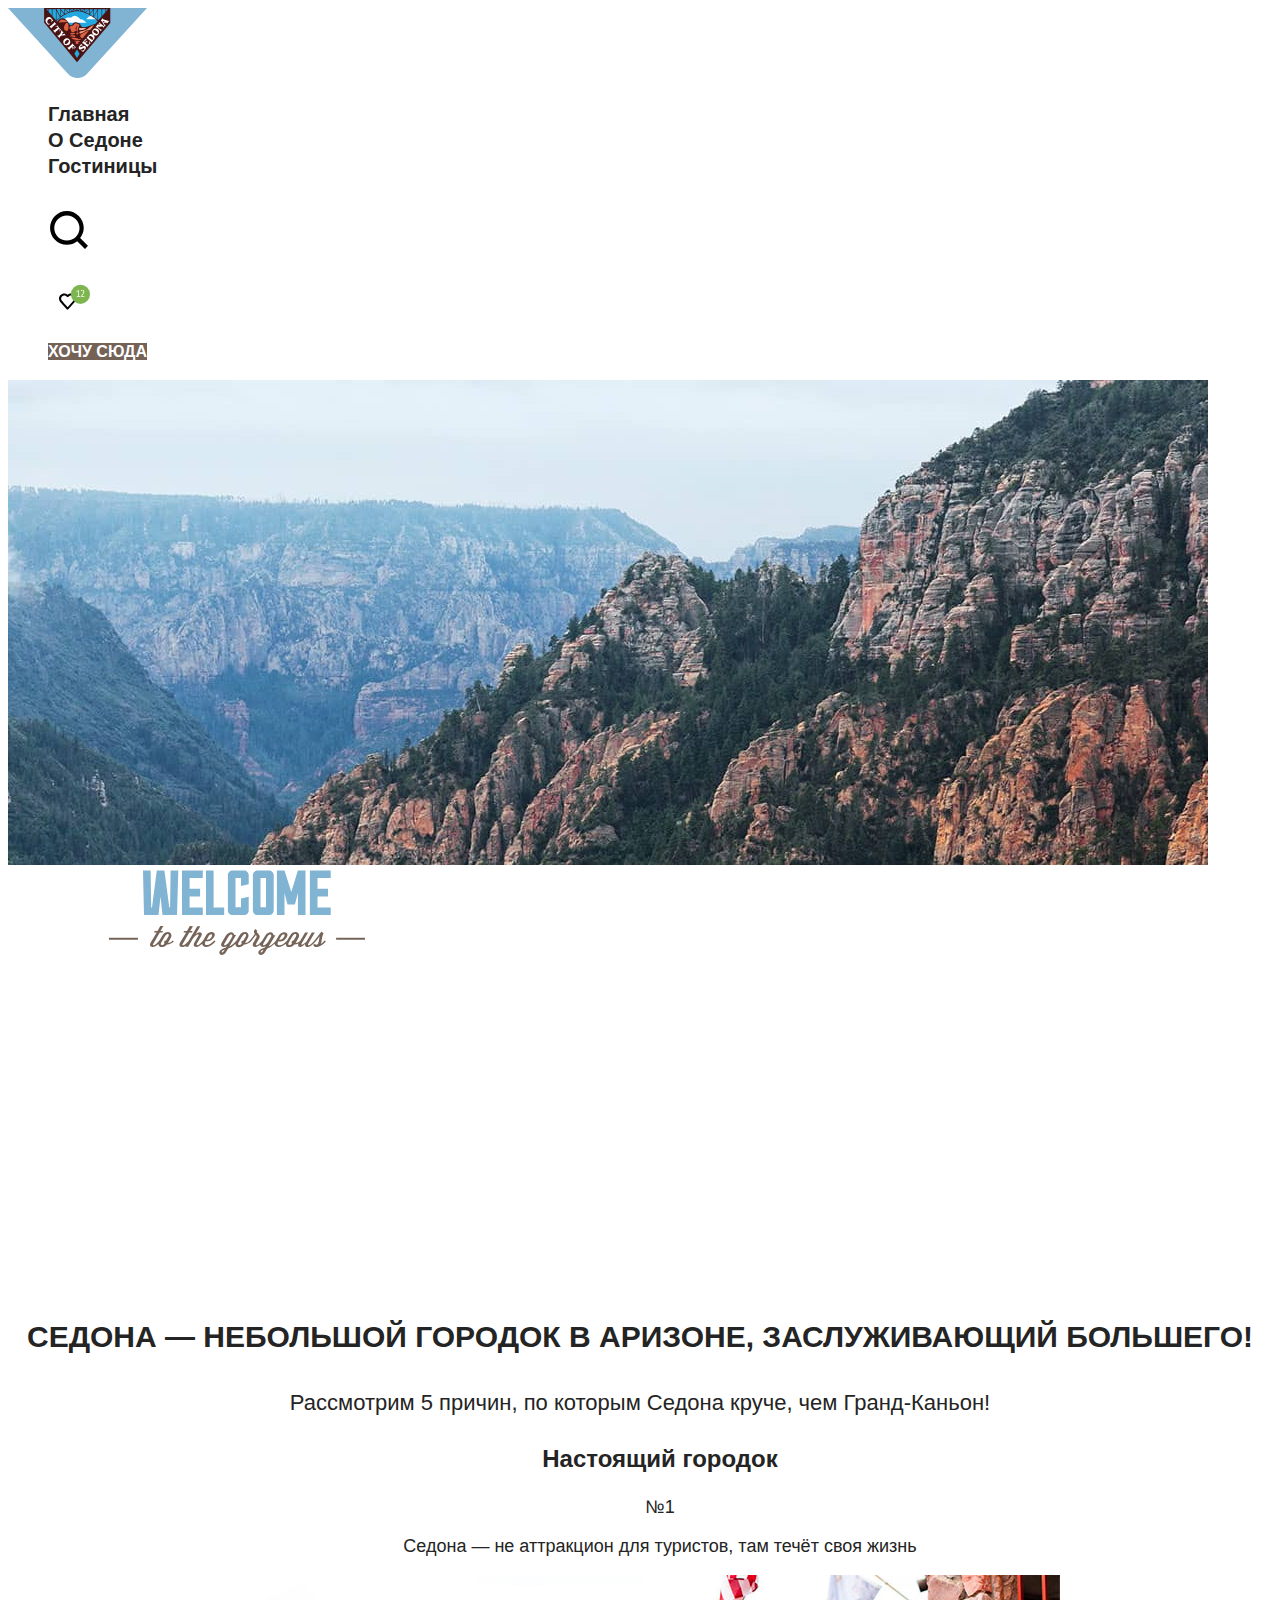
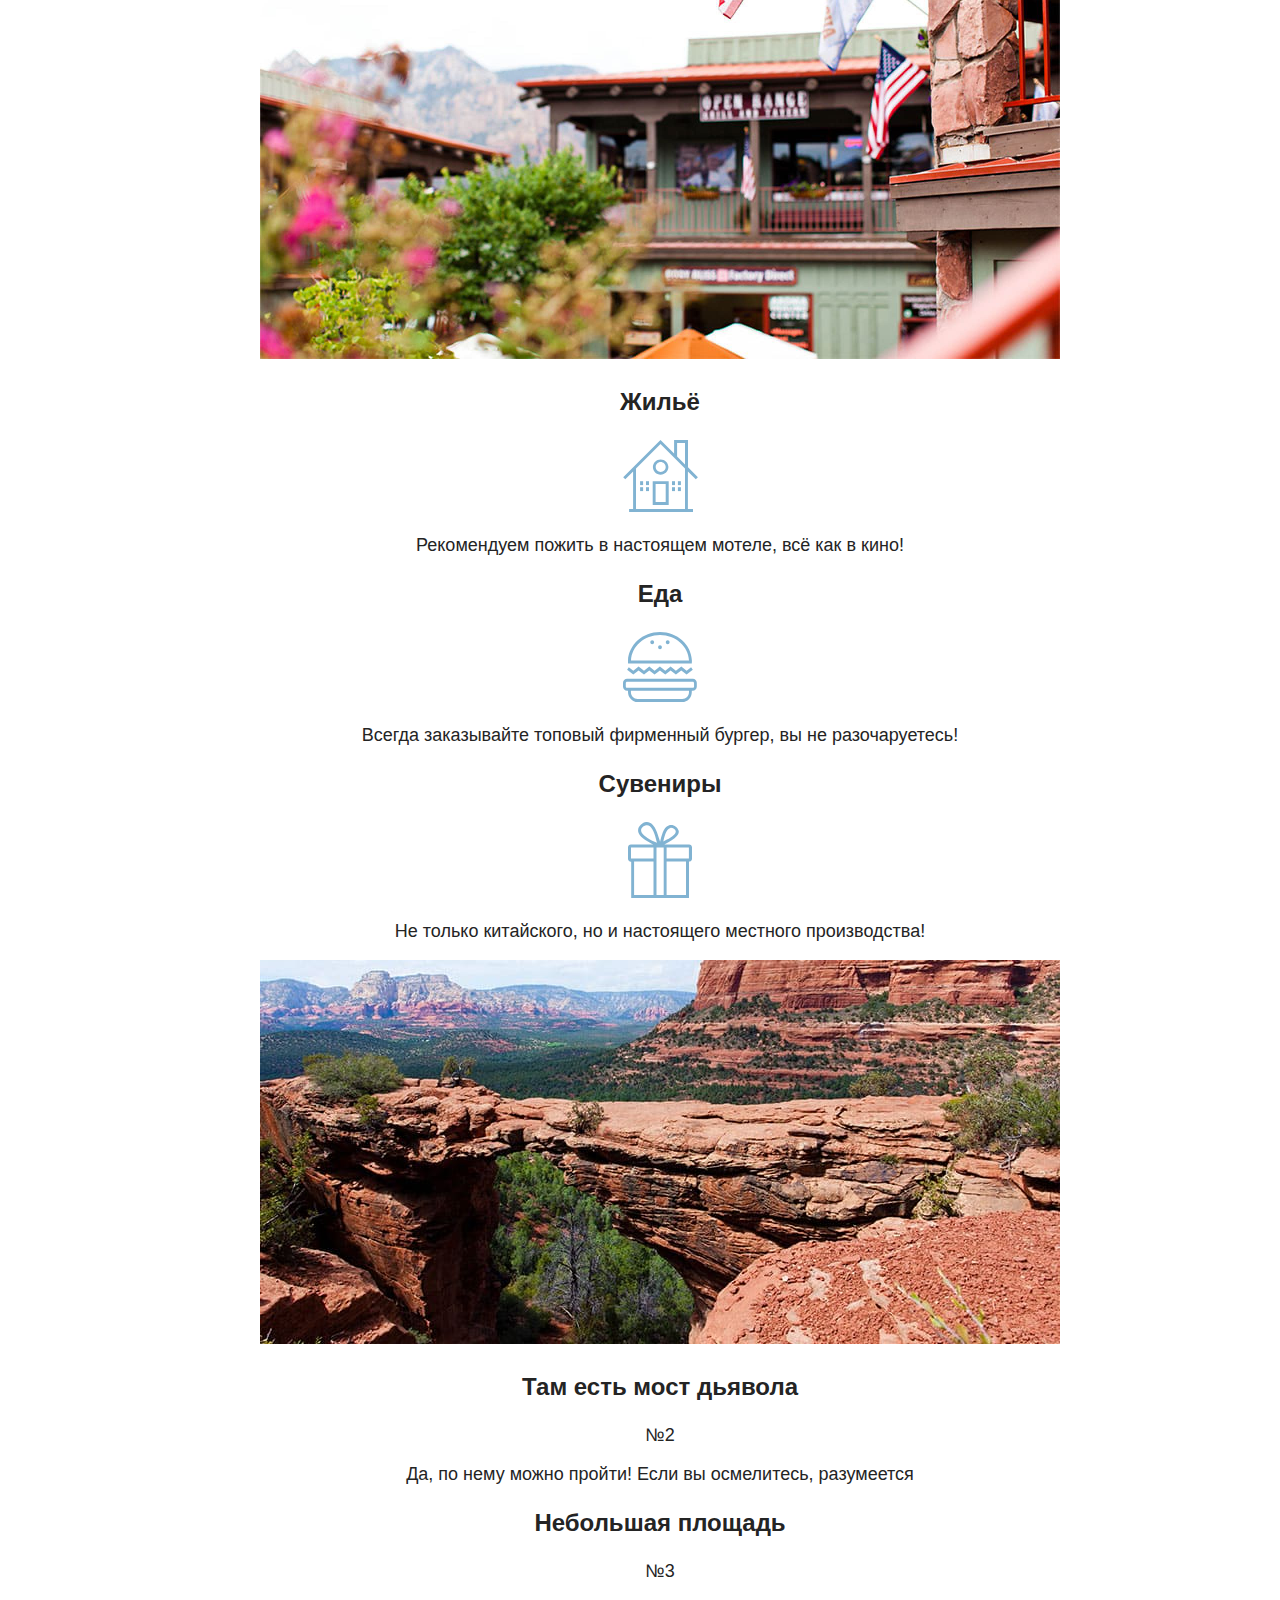
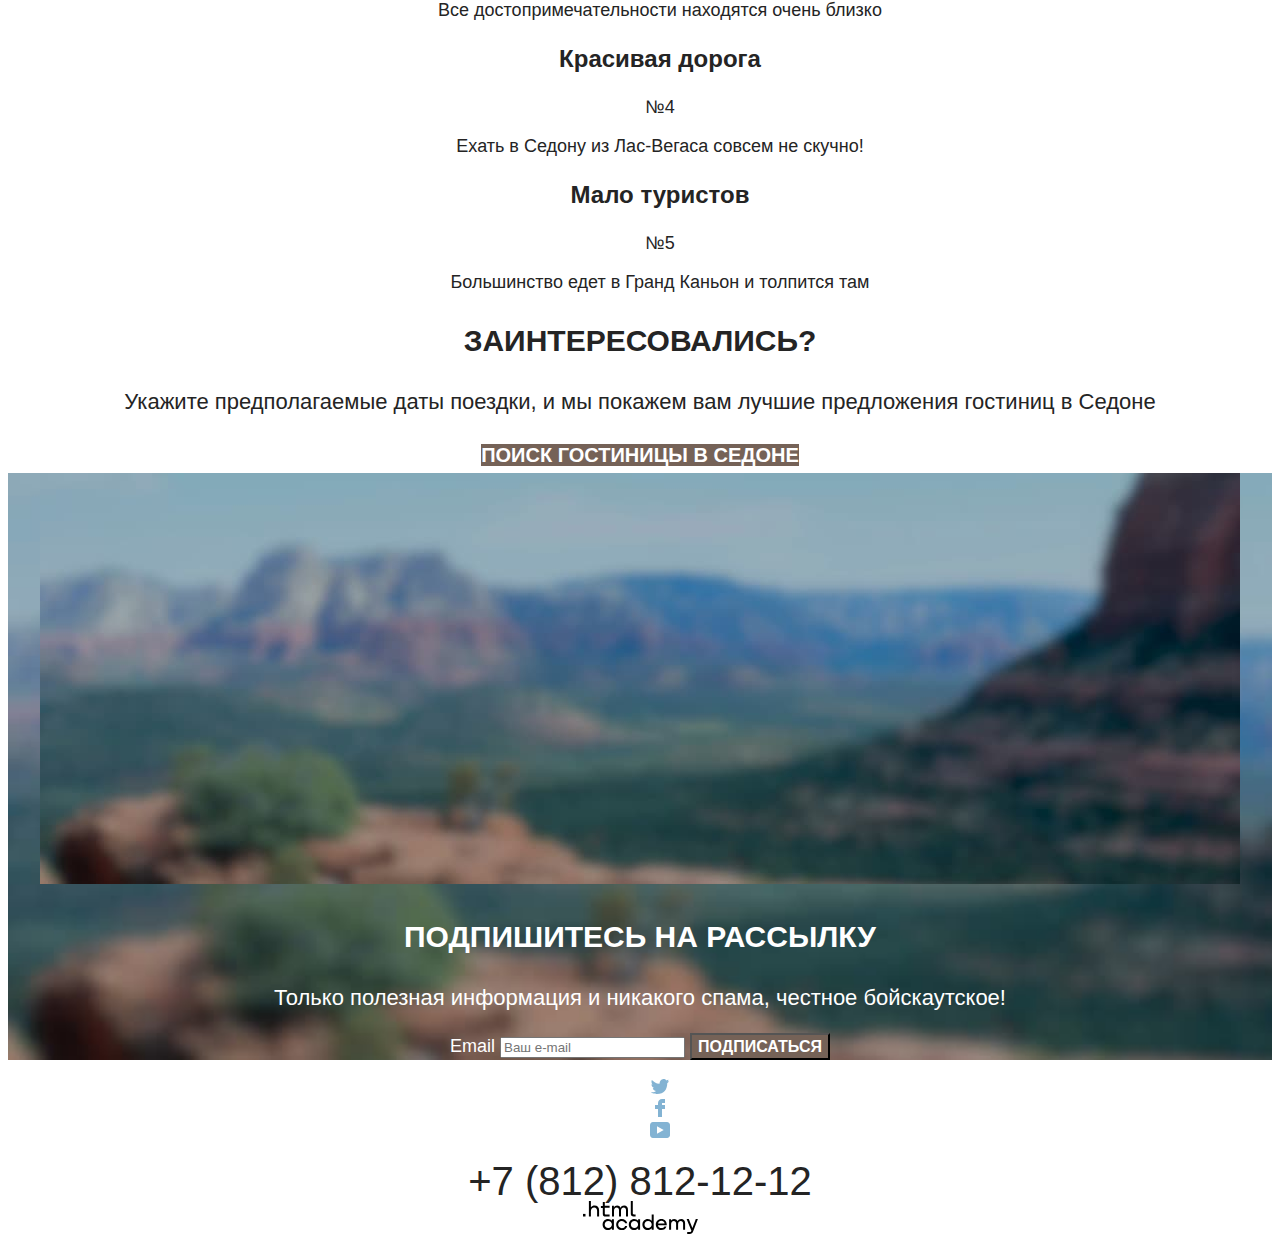
==== commit 6f7f4c73: "Вносит правки (базовая стилизация)" ====
--- a/index.html
+++ b/index.html
@@ -13,7 +13,7 @@
   <header class="main-header">
     <nav class="navigation">
       <a class="navigation-logo" href="index.html">
-        <img class="page-header-logo" alt="Логотип города Седона" src="imges/navigation-logo.svg" width="139" height="70">
+        <img class="page-header-logo" alt="Логотип города Седона" src="images/navigation-logo.svg" width="139" height="70">
       </a>
       <ul class="navigation-list">
         <li class="navigation-item">
@@ -31,13 +31,13 @@
         <li class="navigation-item">
           <a class="navigation-link" href="#">
             <span class="visually-hidden">Поиск</span>
-            <img class="" alt="Поиск" src="imges/navigation-icon-search.svg" width="42" height="66">
+            <img class="" alt="Поиск" src="images/navigation-icon-search.svg" width="42" height="66">
           </a>
         </li>
         <li class="navigation-item">
           <a class="navigation-link" href="#">
             <span class="visually-hidden">Избранное</span>
-            <img class="" alt="Избранное" src="imges/navigation-icon-favorites.svg" width="42" height="66">
+            <img class="" alt="Избранное" src="images/navigation-icon-favorites.svg" width="42" height="66">
           </a>
         </li>
         <li class="navigation-item">
@@ -49,12 +49,16 @@
 
   <main class="main-index">
     <h1 class="visually-hidden">Отдых в Седоне</h1>
-    <img class="logo" src="imges/index-background.jpg" width="1200" height="485" alt="Вид города Седона">
+    <div class="welcome-container">
+    <img class="welcome" src="images/index-background.jpg" width="1200" height="485" alt="Вид города Седона">
+    <img class="welcome" src="images/index-welcome.svg" width="458" height="352" alt="Добро пожаловать в Седону">
+    <img src="images/index-divider.svg" width="1200" height="57" alt="">
+    </div>
 
-    <section class="advantages">
-      <h2 class="visually-hidden">Преимущества</h2>
-      <p class="advantages-title">Седона — небольшой городок в Аризоне, заслуживающий большего!</p>
-      <p class="advantages-subtitle">Рассмотрим 5 причин, по которым Седона круче, чем Гранд-Каньон!</p>
+      <section class="advantages">
+        <h2 class="visually-hidden">Преимущества</h2>
+        <p class="advantages-title">Седона — небольшой городок в Аризоне, заслуживающий большего!</p>
+        <p class="advantages-subtitle">Рассмотрим 5 причин, по которым Седона круче, чем Гранд-Каньон!</p>  
       <ul class="advantages-list">
         <li class="advantages-item">
           <h3 class="advantages-description-title">Настоящий городок</h3>
@@ -62,27 +66,27 @@
           <p class="advantages-description">Седона — не аттракцион для туристов, там течёт своя жизнь</p>
         </li>
         <li class="advantages-item">
-          <img src="imges/advantages-picture-town.jpg" width="800" height="384" alt="Городской пейзаж">
+          <img src="images/advantages-picture-town.jpg" width="800" height="384" alt="Городской пейзаж">
         </li>
 
         <li class="advantages-item">
           <h3 class="advantages-description-title">Жильё</h3>
-          <img src="imges/advantages-icon-house.svg" width="75" height="72">
+          <img src="images/advantages-icon-house.svg" width="75" height="72">
           <p class="advantages-description">Рекомендуем пожить в настоящем мотеле, всё как в кино! </p>
         </li>
         <li class="advantages-item">
           <h3 class="advantages-description-title">Еда</h3>
-          <img src="imges/advantages-icon-food.svg" width="74" height="70">
+          <img src="images/advantages-icon-food.svg" width="74" height="70">
           <p class="advantages-description">Всегда заказывайте топовый фирменный бургер, вы не разочаруетесь! </p>
         </li>
         <li class="advantages-item">
           <h3 class="advantages-description-title"> Сувениры </h3>
-          <img src="imges/advantages-icon-souvenir.svg" width="64" height="76">
+          <img src="images/advantages-icon-souvenir.svg" width="64" height="76">
           <p class="advantages-description">Не только китайского, но и настоящего местного производства! </p>
         </li>
 
         <li class="advantages-item">
-          <img src="imges/advantages-picture-mountains.jpg" width="800" height="384" alt="Вид на горы">
+          <img src="images/advantages-picture-mountains.jpg" width="800" height="384" alt="Вид на горы">
         </li>
         <li class="advantages-item">
           <h3 class="advantages-description-title"> Там есть мост дьявола </h3>
@@ -119,7 +123,7 @@
     <div class="newsletter-container">
     <section class="newsletter">
       <h2 class="visually-hidden">Рассылка</h2>
-      <img src="imges/newsletter-background.jpg" width="1200" height="411">
+      <img src="images/newsletter-background.jpg" width="1200" height="411">
       <p class="newsletter-title">Подпишитесь на рассылку</p>
       <p class="newsletter-subtitle">Только полезная информация и никакого спама, честное бойскаутское!
       </p>
@@ -140,21 +144,21 @@
       <h3 class="visually-hidden">Соцсети</h3>
       <ul class="footer-social-list">
         <li class="footer-social-item">
-          <a class="button" href="https://twitter.com/htmlacademy_ru">
+          <a href="https://twitter.com/htmlacademy_ru">
             <span class="visually-hidden">Twitter</span>
-            <img src="imges/footer-social-twitter.svg" alt="twitter">
+            <img src="images/footer-social-twitter.svg" alt="twitter">
           </a>
         </li>
         <li class="footer-social-item">
-          <a class="button" href="https://www.facebook.com/htmlacademy">
+          <a href="https://www.facebook.com/htmlacademy">
             <span class="visually-hidden">Facebook</span>
-            <img src="imges/footer-social-facebook.svg" alt="facebook">
+            <img src="images/footer-social-facebook.svg" alt="facebook">
           </a>
         </li>
         <li class="footer-social-item">
-          <a class="button" href="https://www.youtube.com/c/HTMLAcademyRUS">
+          <a href="https://www.youtube.com/c/HTMLAcademyRUS">
             <span class="visually-hidden">YouTube</span>
-            <img src="imges/footer-social-youtube.svg" alt="youtube">
+            <img src="images/footer-social-youtube.svg" alt="youtube">
           </a>
         </li>
       </ul>
@@ -168,7 +172,7 @@
       <h3 class="visually-hidden">Логотип разработчика</h3>
       <a class="footer-copyright-logo" href="https://htmlacademy.ru/">
       </a>
-      <img src="imges/footer-logo-html.svg" alt="Логотип разработчика">
+      <img src="images/footer-logo-html.svg" alt="Логотип разработчика">
     </section>
 
   </footer>
--- a/styles/styles.css
+++ b/styles/styles.css
@@ -4,7 +4,7 @@
     font-weight: 400;
     src: url("fonts/ptsans-400.woff2") format("woff2");
     font-display: swap;
-  }
+}
   
   @font-face {
     font-family: "PT Sans";
@@ -12,14 +12,14 @@
     font-weight: 700;
     src: url("fonts/ptsans-700.woff2") format("woff2");
     font-display: swap;
-  }
+}
   
   @font-face {
     font-family: "PT Sans";
     font-style: italic;
     font-weight: 400;
     src: url("fonts/ptsans-400.woff2") format("woff2");
-  }
+}
   
   
   @font-face {
@@ -28,7 +28,7 @@
     font-weight: 700;
     src: url("fonts/ptsans-700.woff2") format("woff2");
     font-display: swap;
-  }
+}
   
 body {
     font-family: "PT Sans", sans-serif;
@@ -37,6 +37,14 @@
     color: #242424;
     background-color: #FFFFFF;
 }  
+
+li {
+    list-style-type: none; 
+}
+
+.visually-hidden {
+    display: none;
+}
 
 .main-header {
     font-family: "PT Sans", sans-serif;
@@ -74,12 +82,13 @@
     background-image: url("images/index-background.jpg");
     background-size: 100% auto;
     background-repeat: no-repeat;
-
+}
+
+.welcome-container {
 }
 
 .advantages {
     text-align: center;
-
 }
 
 .advantages-title {
@@ -88,7 +97,6 @@
     font-weight: 700;
     line-height: 36px;
     text-transform: uppercase;
-
 }
 
 .advantages-subtitle {
@@ -151,7 +159,7 @@
 
 .newsletter {
     font-family: "PT Sans", sans-serif;
-    color:#242424;
+    color:#FFFFFF;
     text-align: center;
 }
 
@@ -181,7 +189,14 @@
     font-size: 18px;
     line-height: 26px;
     background-color: #F2F2F2;
-
+}
+
+.newsletter-container {
+    color: #FFFFFF;
+    background: #242424;
+    background-image: url("../images/newsletter-background.jpg");
+    background-size: cover;
+    background-repeat: no-repeat;
 }
 
 .page-footer {
@@ -205,7 +220,6 @@
     font-family: "PT Sans", sans-serif;
     font-size: 18px;
     color: #FFFFFF;
-    background-color: #00000057;
     text-align: left;
 }
 
@@ -238,13 +252,26 @@
     font-size: 16px;
     line-height: 21px;
     background-color: #83B3D3;
+    border: none;
 }
 
 .button-unactive {
     font-size: 18px;
     line-height: 23px;
-}
-
+    border: none;
+}
+
+.filter-container {
+    color: #FFFFFF;
+    background: #242424;
+    background-image: url("../images/catalog/background.jpg");
+    background-size: cover;
+    background-repeat: no-repeat;
+}
+
+.select {
+    background-color: #FFFFFF;
+}
 .result {
     font-size: 30px;    
     line-height: 39px;
@@ -281,7 +308,7 @@
     font-size: 16px;
     line-height: 21px;
     color: #FFFFFF;
-    text-decoration: none;
+    text-decoration:  none;
     background-color: #756257;
     
 }
@@ -318,31 +345,25 @@
     background-color: #83B3D3;
 }
 
+.pagination-link {
+    font-size: 20px;
+    line-height: 26px;
+    color: #FFFFFF;
+    text-decoration: none;
+    background-color: #83B3D3;
+}
+
 .pagination-current {
     font-size: 20px;
     line-height: 26px;
     color: #242424;
     background-color: #F2F2F2;
 }
-
-.pagination-link {
-    font-size: 20px;
-    line-height: 26px;
-    color: #FFFFFF;
-    text-decoration: none;
-    background-color: #83B3D3;
+.title-number-card {
+    color: #242424;
 }
 
 .inner-newsletter {
     color: #242424;
-}
-
-/* Это попытки положить текст на картинку */
-
-.filter-container {
-
-    background-image: url("images/catalog/background.jpg");
-    background-size: 100% auto;
-    background-repeat: no-repeat;
-}
-
+    text-align: center;
+}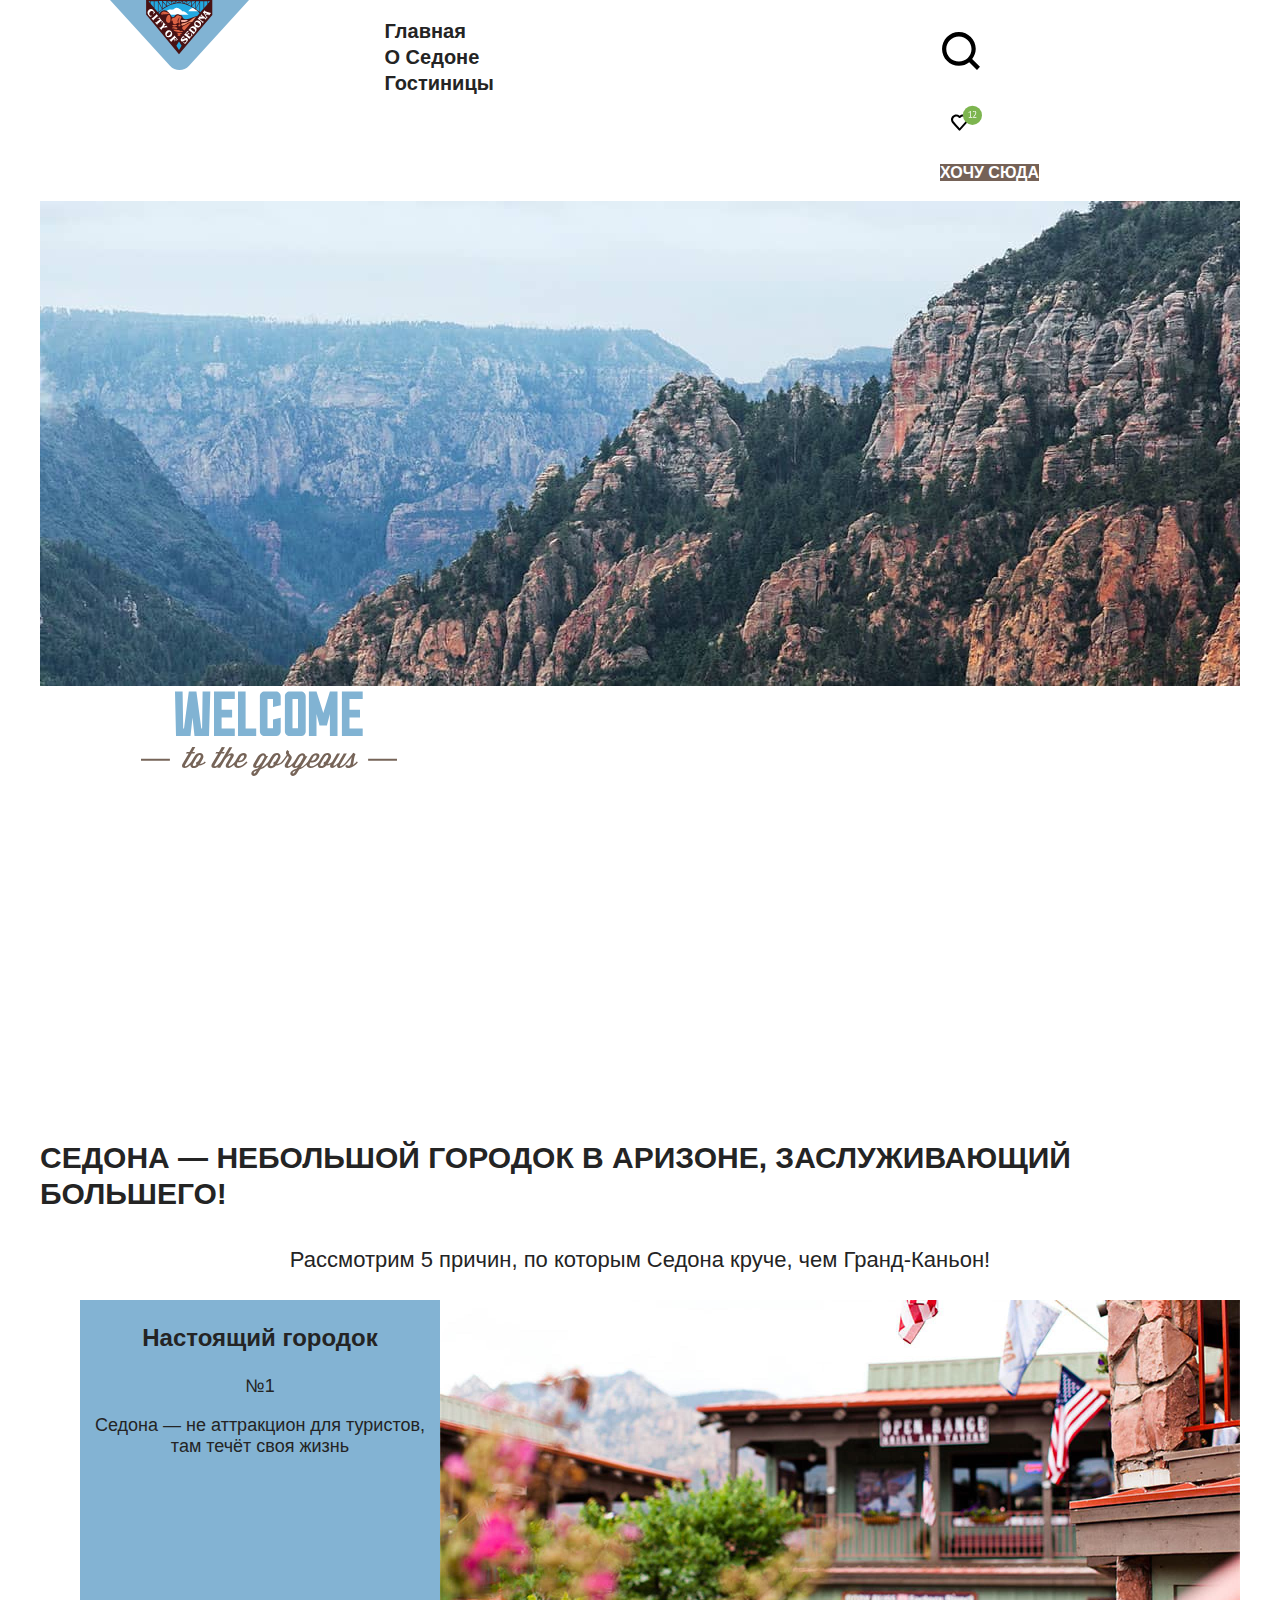
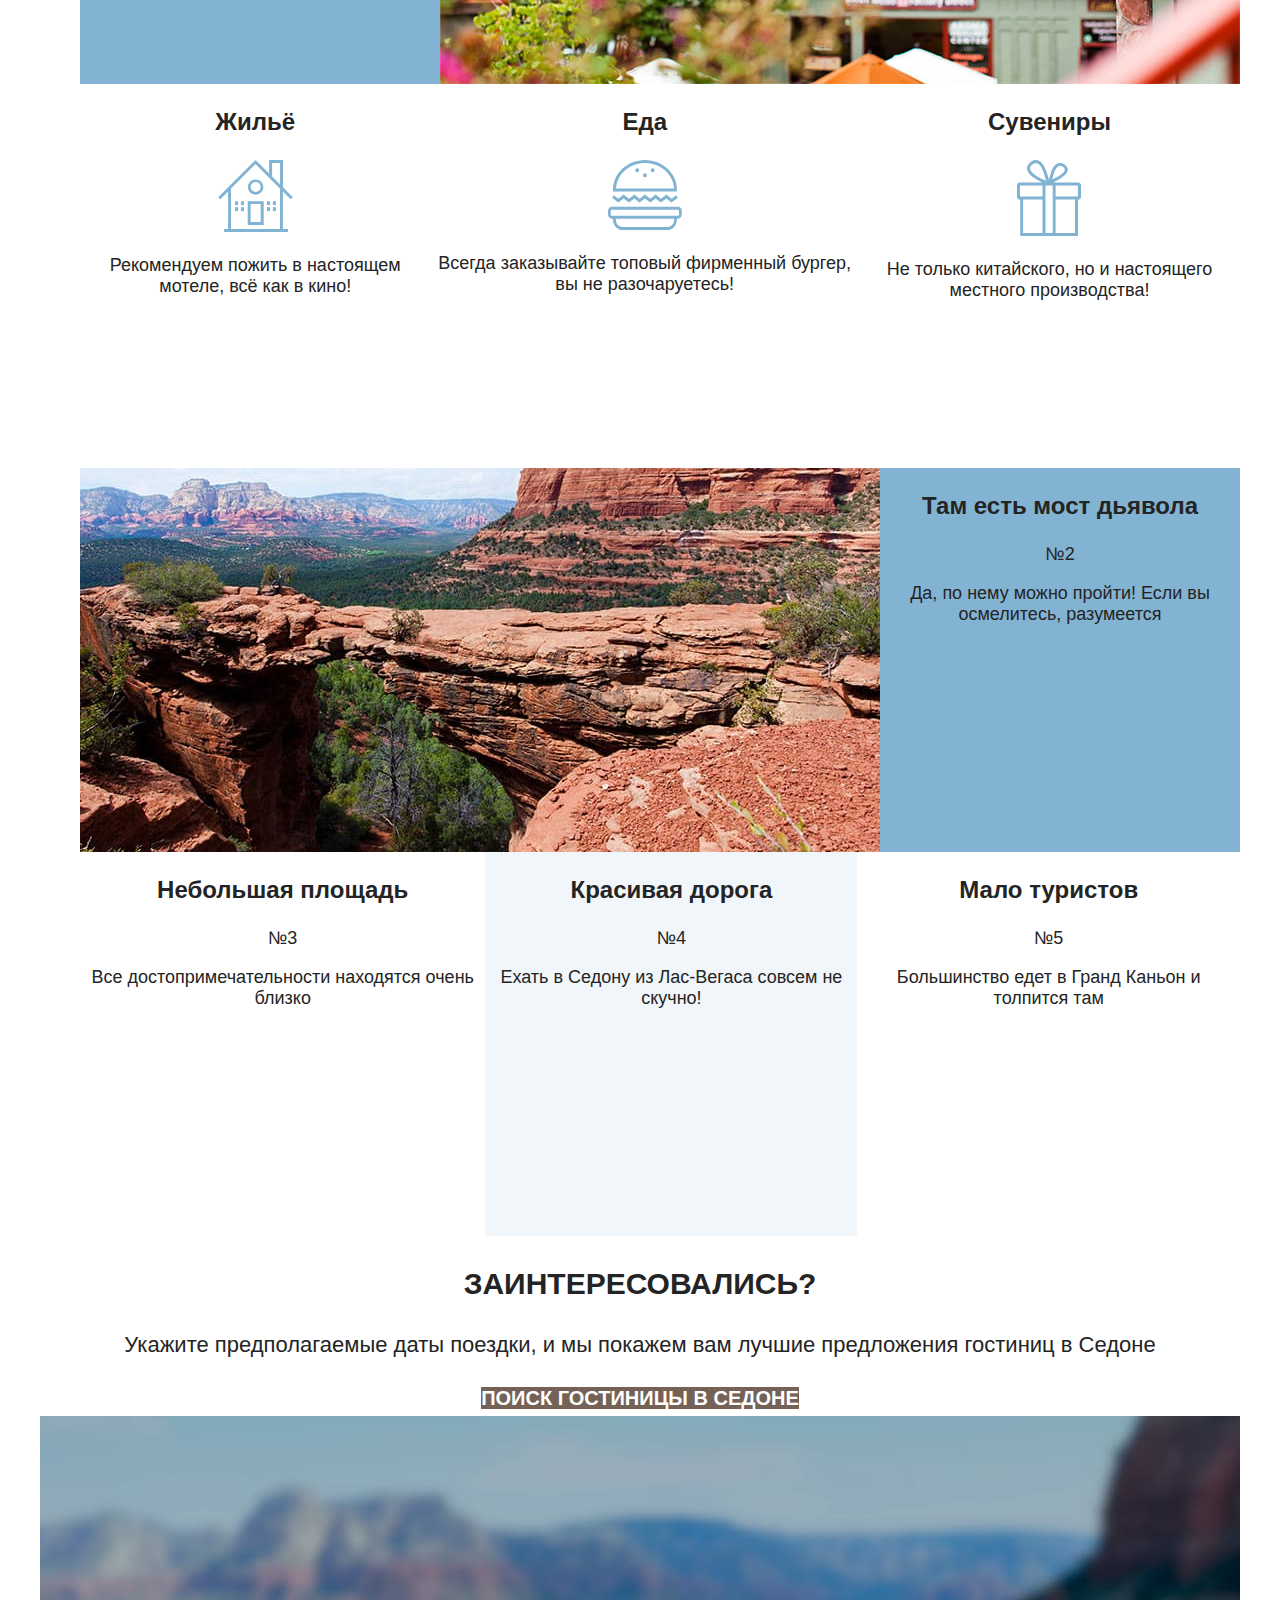
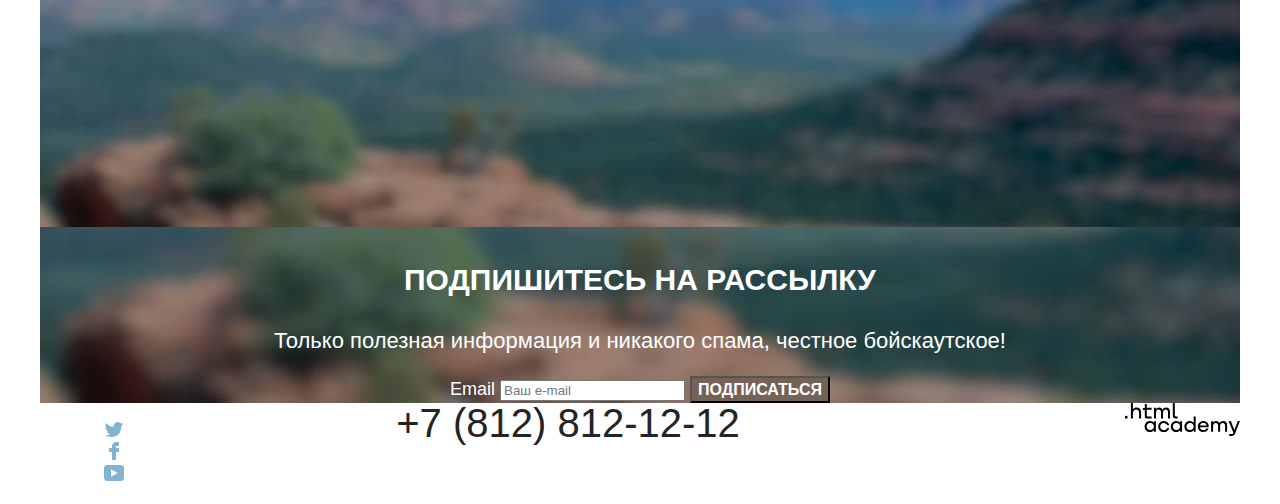
==== commit 5e6e47c6: "добавляет сетку главной страницы" ====
--- a/index.html
+++ b/index.html
@@ -47,20 +47,22 @@
     </nav>
   </header>
 
-  <main class="main-index">
+  <main class="main-container main-index">
+    <div class="page-container">
     <h1 class="visually-hidden">Отдых в Седоне</h1>
     <div class="welcome-container">
     <img class="welcome" src="images/index-background.jpg" width="1200" height="485" alt="Вид города Седона">
     <img class="welcome" src="images/index-welcome.svg" width="458" height="352" alt="Добро пожаловать в Седону">
     <img src="images/index-divider.svg" width="1200" height="57" alt="">
+    <p class="advantages-title">Седона — небольшой городок в Аризоне, заслуживающий большего!</p>
     </div>
 
       <section class="advantages">
         <h2 class="visually-hidden">Преимущества</h2>
-        <p class="advantages-title">Седона — небольшой городок в Аризоне, заслуживающий большего!</p>
+        
         <p class="advantages-subtitle">Рассмотрим 5 причин, по которым Седона круче, чем Гранд-Каньон!</p>  
       <ul class="advantages-list">
-        <li class="advantages-item">
+        <li class="advantages-item background blue">
           <h3 class="advantages-description-title">Настоящий городок</h3>
           <p class="advantages-description-number">№1</p>
           <p class="advantages-description">Седона — не аттракцион для туристов, там течёт своя жизнь</p>
@@ -68,43 +70,49 @@
         <li class="advantages-item">
           <img src="images/advantages-picture-town.jpg" width="800" height="384" alt="Городской пейзаж">
         </li>
+      </ul>
 
-        <li class="advantages-item">
+      <ul class="advantages-list picture">
+        <li class="advantages-item background light-light-blue">
           <h3 class="advantages-description-title">Жильё</h3>
           <img src="images/advantages-icon-house.svg" width="75" height="72">
           <p class="advantages-description">Рекомендуем пожить в настоящем мотеле, всё как в кино! </p>
         </li>
-        <li class="advantages-item">
+        <li class="advantages-item background white">
           <h3 class="advantages-description-title">Еда</h3>
           <img src="images/advantages-icon-food.svg" width="74" height="70">
           <p class="advantages-description">Всегда заказывайте топовый фирменный бургер, вы не разочаруетесь! </p>
         </li>
-        <li class="advantages-item">
+        <li class="advantages-item background light-light-blue">
           <h3 class="advantages-description-title"> Сувениры </h3>
           <img src="images/advantages-icon-souvenir.svg" width="64" height="76">
           <p class="advantages-description">Не только китайского, но и настоящего местного производства! </p>
         </li>
+      </ul>
 
+      <ul class="advantages-list">
         <li class="advantages-item">
           <img src="images/advantages-picture-mountains.jpg" width="800" height="384" alt="Вид на горы">
         </li>
-        <li class="advantages-item">
+        <li class="advantages-item background blue">
           <h3 class="advantages-description-title"> Там есть мост дьявола </h3>
           <p class="advantages-description-number">№2</p>
           <p class="advantages-description">
             Да, по нему можно пройти! Если вы осмелитесь, разумеется </p>
         </li>
-        <li class="advantages-item">
+      </ul>
+      <ul class="advantages-list">
+        <li class="advantages-item background light-light-blue">
           <h3 class="advantages-description-title"> Небольшая площадь </h3>
           <p class="advantages-description-number">№3 </p>
           <p class="advantages-description">Все достопримечательности находятся очень близко </p>
         </li>
-        <li class="advantages-item">
+        <li class="advantages-item background light-blue">
           <h3 class="advantages-description-title">Красивая дорога</h3>
           <p class="advantages-description-number">№4</p>
           <p class="advantages-description">Ехать в Седону из Лас-Вегаса совсем не скучно! </p>
         </li>
-        <li class="advantages-item">
+        <li class="advantages-item background light-light-blue">
           <h3 class="advantages-description-title">Мало туристов</h3>
           <p class="advantages-description-number">№5</p>
           <p class="advantages-description">Большинство едет в Гранд Каньон и толпится там</p>
@@ -136,9 +144,11 @@
       </form>
     </section>
     </div>
+  </div>
   </main>
 
   <footer class="page-footer">
+    <div class="page-footer-container">
     <h2 class="visually-hidden">Контакты</h2>
     <section class="footer-social">
       <h3 class="visually-hidden">Соцсети</h3>
@@ -174,6 +184,7 @@
       </a>
       <img src="images/footer-logo-html.svg" alt="Логотип разработчика">
     </section>
+  </div>
 
   </footer>
 </body>
--- a/styles/styles.css
+++ b/styles/styles.css
@@ -29,8 +29,16 @@
     src: url("fonts/ptsans-700.woff2") format("woff2");
     font-display: swap;
 }
+
+html {
+    height: 100%;
+}
   
 body {
+    margin: 0;
+    display: flex;
+    flex-direction: column;
+    min-height: 100%;
     font-family: "PT Sans", sans-serif;
     font-size: 18px;
     line-height: 21px;
@@ -50,6 +58,30 @@
     font-family: "PT Sans", sans-serif;
     color: #242424;
     background-color: #FFFFFF;
+}
+
+.navigation {
+    display: flex;
+    width: 1200px;
+    margin: 0 auto;
+
+}
+.navigation-logo {
+    width: 139px;
+    margin-right: 30px;
+    margin-left: 70px;
+    padding: 0;
+}
+.navigation-list {
+    width: 450px;
+    margin-left: auto;
+    padding: 0;
+}
+
+.navigation-user {
+    width: 300px;
+    margin-left: auto;
+    padding: 0;
 }
 
 .navigation-link {
@@ -84,13 +116,58 @@
     background-repeat: no-repeat;
 }
 
+.main-container {
+    flex-grow: 1;
+}
+
+.page-container {
+    width: 1200px;
+    margin: 0 auto;
+}
+
 .welcome-container {
-}
-
+    display:block;
+    margin: 0 auto;
+}
 .advantages {
-    text-align: center;
-}
-
+    margin: 0;
+    padding: 0;
+    text-align: center;
+}
+.advantages-list {
+    display: flex;
+    margin: 0;
+    padding: 98 90 87 90;
+    width: 1200;
+    height: 384px;
+}
+.padding {
+    display: flex;
+    justify-content: center;
+    padding: 98 90 87 90;
+}
+.padding-picture {
+    display: flex;
+    justify-content: center;
+    padding: 89 75 79 75;
+}
+.background {
+    width: 400;
+    height: 384;
+}
+.blue {
+    background-color: #83B3D3;
+}
+.light-blue {
+    background-color: rgba(131, 179, 211, 0.12);
+}
+}
+.light-light-blue {
+    background-color: rgba(131, 179, 211, 0.12);
+}
+.white {
+    background-color: #FFFFFF;
+}
 .advantages-title {
     font-family: "PT Sans", sans-serif;;
     font-size: 30px;
@@ -129,6 +206,10 @@
 }
 
 .search {
+    display: block;
+    width: 1200;
+    height: 417;
+    background-color: #FFFFFF;
     font-family: "PT Sans", sans-serif;
     text-align: center;
 
@@ -198,16 +279,27 @@
     background-size: cover;
     background-repeat: no-repeat;
 }
-
 .page-footer {
     font-family: "PT Sans", sans-serif;
     color: #242424;
     background-color: #FFFFFF;
     text-align: center;
 }
-
+.page-footer-container {
+    display: flex;
+    width: 1200px;
+    margin: 0 auto;
+}
+.footer-social {
+    width: 107px;
+    margin-right: 61px;
+}
+.footer-tel {    
+    width: 720px;
+    margin-right: 53px;
+    font-style: normal;
+}
 .contacts-phone {
-    font-style: normal;
     color: #242424;
     font-size: 40px;
     line-height: 40px;
@@ -215,7 +307,10 @@
     text-decoration: none;
     text-transform: uppercase;
 }
-
+.footer-copyright-logo {
+    width: 115px;
+    margin-left: auto;
+}
 .main-inner {
     font-family: "PT Sans", sans-serif;
     font-size: 18px;
@@ -366,4 +461,5 @@
 .inner-newsletter {
     color: #242424;
     text-align: center;
-}+}
+
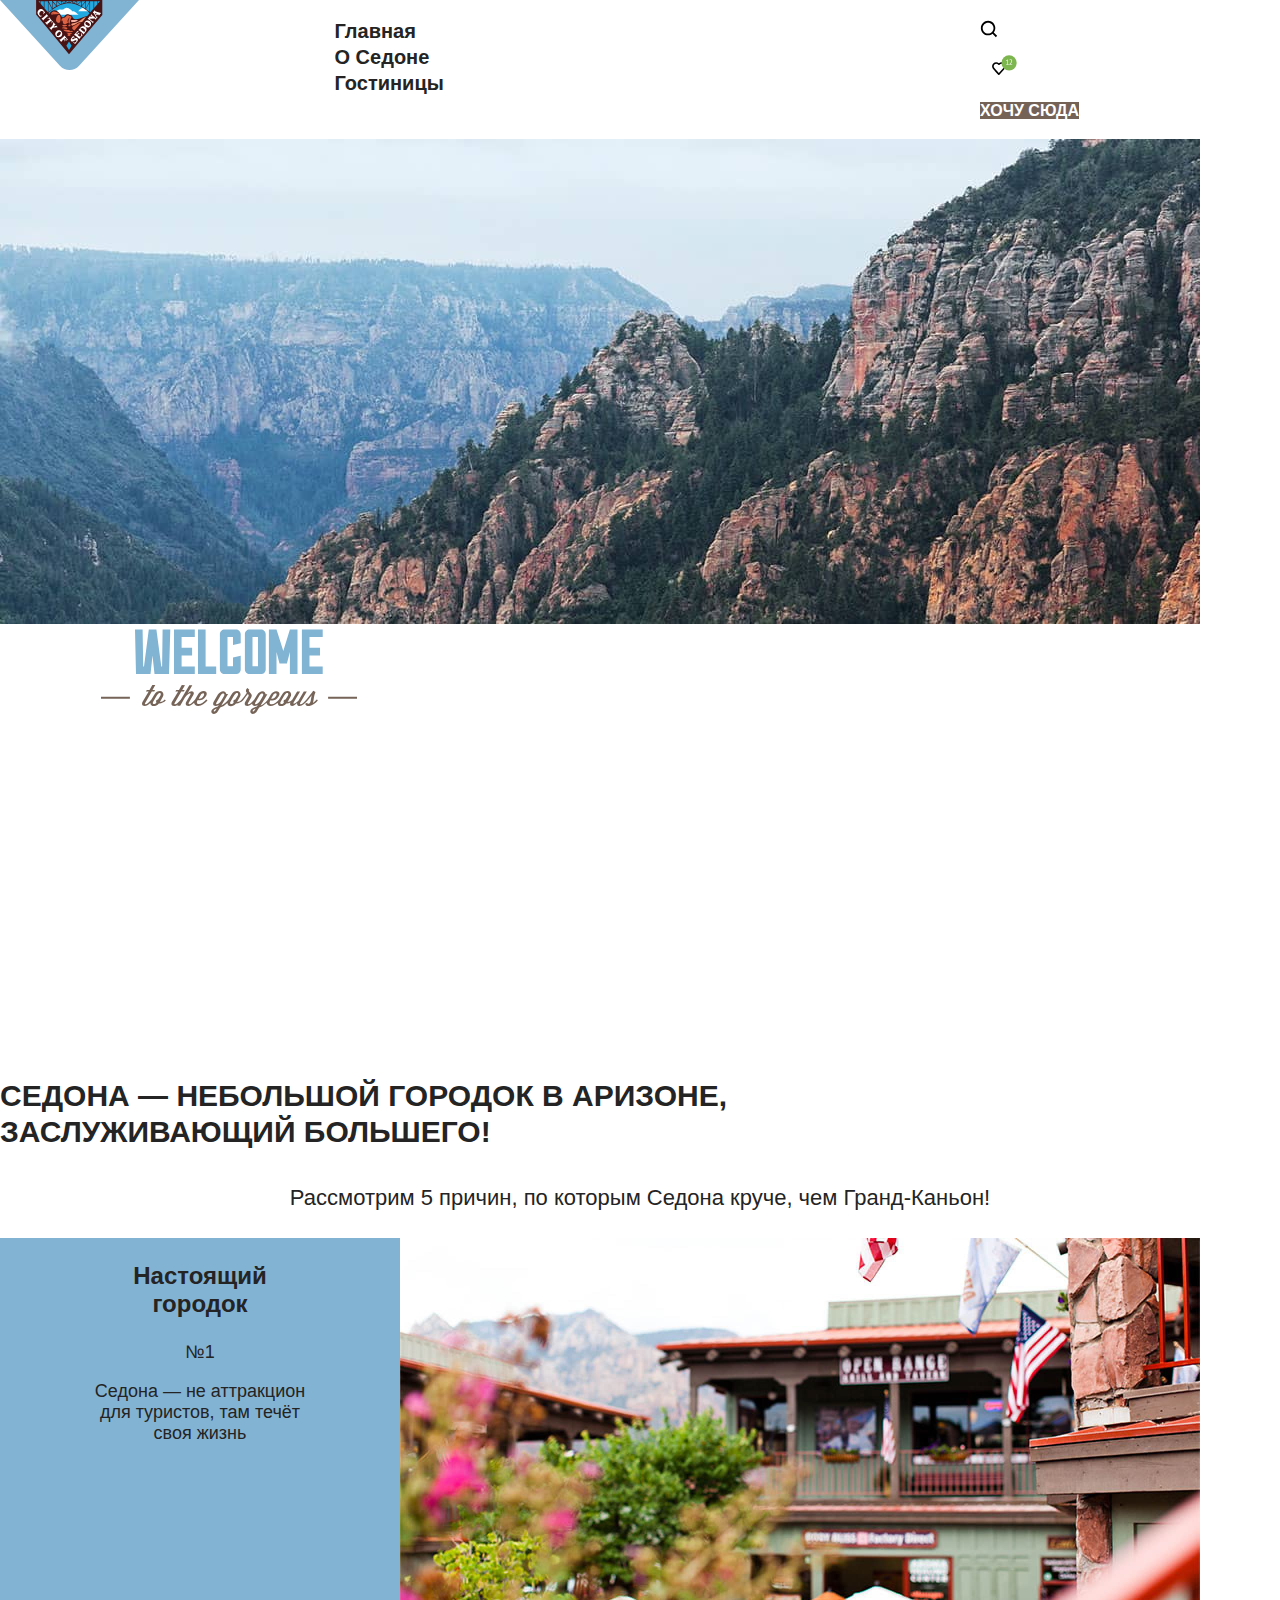
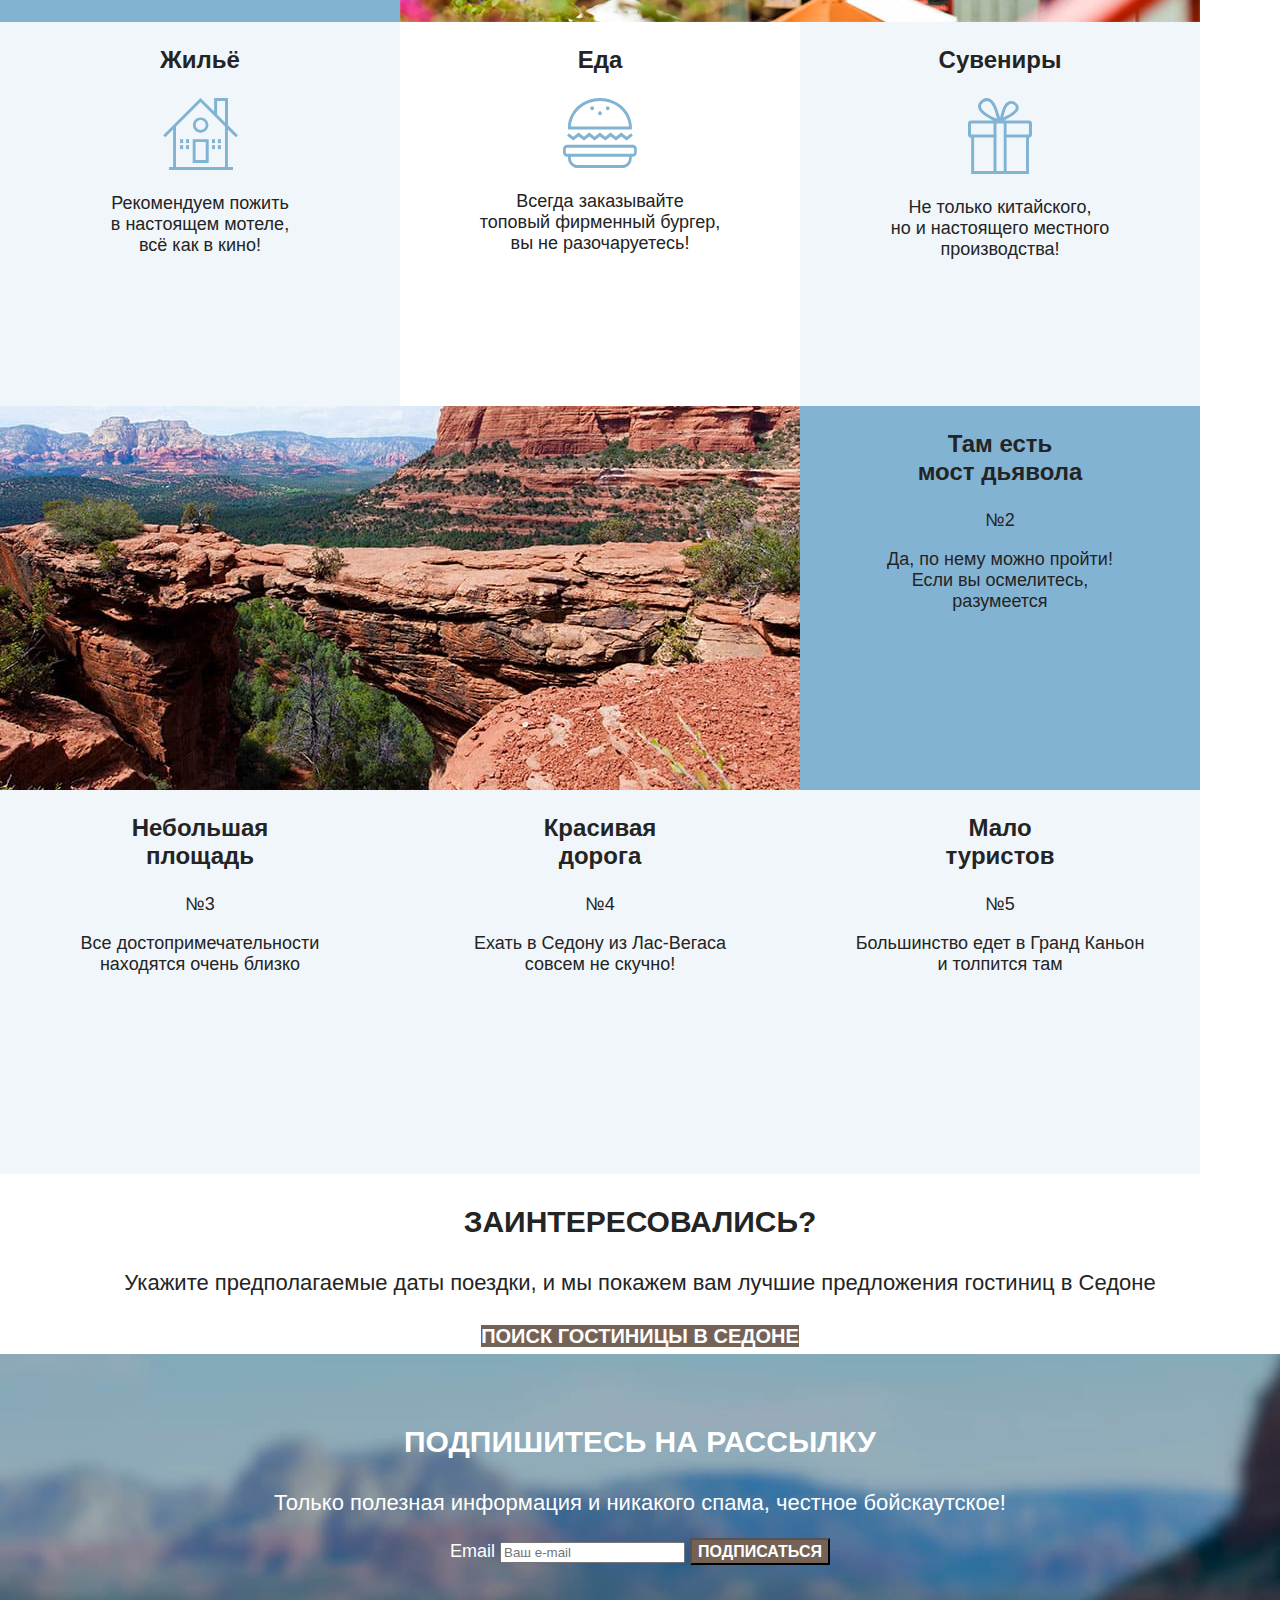
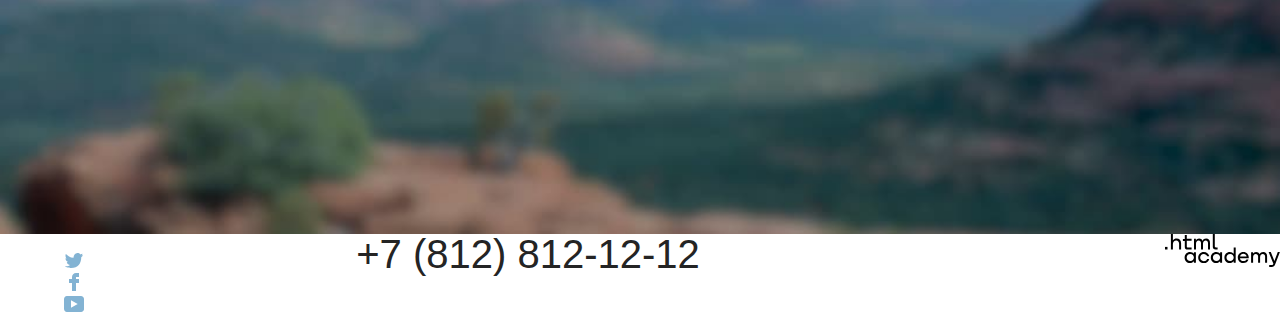
==== commit c64617b8: "Добавляет правки в Сетки" ====
--- a/index.html
+++ b/index.html
@@ -10,6 +10,7 @@
 </head>
 
 <body>
+ <div class="page-container"></div>
   <header class="main-header">
     <nav class="navigation">
       <a class="navigation-logo" href="index.html">
@@ -31,13 +32,13 @@
         <li class="navigation-item">
           <a class="navigation-link" href="#">
             <span class="visually-hidden">Поиск</span>
-            <img class="" alt="Поиск" src="images/navigation-icon-search.svg" width="42" height="66">
+            <img class="" alt="Поиск" src="images/navigation-icon-search.svg" width="18" height="18">
           </a>
         </li>
         <li class="navigation-item">
           <a class="navigation-link" href="#">
             <span class="visually-hidden">Избранное</span>
-            <img class="" alt="Избранное" src="images/navigation-icon-favorites.svg" width="42" height="66">
+            <img class="" alt="Избранное" src="images/navigation-icon-favorites.svg" width="40" height="50">
           </a>
         </li>
         <li class="navigation-item">
@@ -48,13 +49,12 @@
   </header>
 
   <main class="main-container main-index">
-    <div class="page-container">
     <h1 class="visually-hidden">Отдых в Седоне</h1>
     <div class="welcome-container">
     <img class="welcome" src="images/index-background.jpg" width="1200" height="485" alt="Вид города Седона">
     <img class="welcome" src="images/index-welcome.svg" width="458" height="352" alt="Добро пожаловать в Седону">
     <img src="images/index-divider.svg" width="1200" height="57" alt="">
-    <p class="advantages-title">Седона — небольшой городок в Аризоне, заслуживающий большего!</p>
+    <p class="advantages-title">Седона — небольшой городок в Аризоне, <br>заслуживающий большего!</p>
     </div>
 
       <section class="advantages">
@@ -62,10 +62,10 @@
         
         <p class="advantages-subtitle">Рассмотрим 5 причин, по которым Седона круче, чем Гранд-Каньон!</p>  
       <ul class="advantages-list">
-        <li class="advantages-item background blue">
-          <h3 class="advantages-description-title">Настоящий городок</h3>
+        <li class="advantages-item-image background blue">
+          <h3 class="advantages-description-title">Настоящий <br>городок</h3>
           <p class="advantages-description-number">№1</p>
-          <p class="advantages-description">Седона — не аттракцион для туристов, там течёт своя жизнь</p>
+          <p class="advantages-description">Седона — не аттракцион <br>для туристов, там течёт <br>своя жизнь</p>
         </li>
         <li class="advantages-item">
           <img src="images/advantages-picture-town.jpg" width="800" height="384" alt="Городской пейзаж">
@@ -76,46 +76,46 @@
         <li class="advantages-item background light-light-blue">
           <h3 class="advantages-description-title">Жильё</h3>
           <img src="images/advantages-icon-house.svg" width="75" height="72">
-          <p class="advantages-description">Рекомендуем пожить в настоящем мотеле, всё как в кино! </p>
+          <p class="advantages-description">Рекомендуем пожить <br>в настоящем мотеле, <br>всё как в кино! </p>
         </li>
         <li class="advantages-item background white">
           <h3 class="advantages-description-title">Еда</h3>
           <img src="images/advantages-icon-food.svg" width="74" height="70">
-          <p class="advantages-description">Всегда заказывайте топовый фирменный бургер, вы не разочаруетесь! </p>
+          <p class="advantages-description">Всегда заказывайте <br>топовый фирменный бургер, <br>вы не разочаруетесь! </p>
         </li>
         <li class="advantages-item background light-light-blue">
           <h3 class="advantages-description-title"> Сувениры </h3>
           <img src="images/advantages-icon-souvenir.svg" width="64" height="76">
-          <p class="advantages-description">Не только китайского, но и настоящего местного производства! </p>
+          <p class="advantages-description">Не только китайского, <br>но и настоящего местного <br>производства! </p>
         </li>
       </ul>
 
       <ul class="advantages-list">
-        <li class="advantages-item">
+        <li class="advantages-item-image">
           <img src="images/advantages-picture-mountains.jpg" width="800" height="384" alt="Вид на горы">
         </li>
         <li class="advantages-item background blue">
-          <h3 class="advantages-description-title"> Там есть мост дьявола </h3>
+          <h3 class="advantages-description-title"> Там есть <br>мост дьявола </h3>
           <p class="advantages-description-number">№2</p>
           <p class="advantages-description">
-            Да, по нему можно пройти! Если вы осмелитесь, разумеется </p>
+            Да, по нему можно пройти! <br>Если вы осмелитесь, <br>разумеется </p>
         </li>
       </ul>
       <ul class="advantages-list">
         <li class="advantages-item background light-light-blue">
-          <h3 class="advantages-description-title"> Небольшая площадь </h3>
+          <h3 class="advantages-description-title"> Небольшая <br>площадь </h3>
           <p class="advantages-description-number">№3 </p>
-          <p class="advantages-description">Все достопримечательности находятся очень близко </p>
+          <p class="advantages-description">Все достопримечательности <br>находятся очень близко </p>
         </li>
         <li class="advantages-item background light-blue">
-          <h3 class="advantages-description-title">Красивая дорога</h3>
+          <h3 class="advantages-description-title">Красивая <br>дорога</h3>
           <p class="advantages-description-number">№4</p>
-          <p class="advantages-description">Ехать в Седону из Лас-Вегаса совсем не скучно! </p>
+          <p class="advantages-description">Ехать в Седону из Лас-Вегаса <br>совсем не скучно! </p>
         </li>
         <li class="advantages-item background light-light-blue">
-          <h3 class="advantages-description-title">Мало туристов</h3>
+          <h3 class="advantages-description-title">Мало <br>туристов</h3>
           <p class="advantages-description-number">№5</p>
-          <p class="advantages-description">Большинство едет в Гранд Каньон и толпится там</p>
+          <p class="advantages-description">Большинство едет в Гранд Каньон <br>и толпится там</p>
         </li>
       </ul>
     </section>
@@ -128,10 +128,8 @@
       <a class="search-button" href="#">Поиск гостиницы в Седоне</a>
     </section>
 
-    <div class="newsletter-container">
-    <section class="newsletter">
+    <section class="newsletter newsletter-container">
       <h2 class="visually-hidden">Рассылка</h2>
-      <img src="images/newsletter-background.jpg" width="1200" height="411">
       <p class="newsletter-title">Подпишитесь на рассылку</p>
       <p class="newsletter-subtitle">Только полезная информация и никакого спама, честное бойскаутское!
       </p>
@@ -143,8 +141,6 @@
         </button>
       </form>
     </section>
-    </div>
-  </div>
   </main>
 
   <footer class="page-footer">
@@ -185,6 +181,7 @@
       <img src="images/footer-logo-html.svg" alt="Логотип разработчика">
     </section>
   </div>
+</div>
 
   </footer>
 </body>
--- a/styles/styles.css
+++ b/styles/styles.css
@@ -45,7 +45,11 @@
     color: #242424;
     background-color: #FFFFFF;
 }  
-
+.page-container {
+    display: flex;
+    width: 1200px;
+    margin: 0 auto;
+}
 li {
     list-style-type: none; 
 }
@@ -62,14 +66,13 @@
 
 .navigation {
     display: flex;
-    width: 1200px;
     margin: 0 auto;
 
 }
 .navigation-logo {
     width: 139px;
-    margin-right: 30px;
-    margin-left: 70px;
+    margin-right: 30;
+    margin-left: 70;
     padding: 0;
 }
 .navigation-list {
@@ -114,15 +117,11 @@
     background-image: url("images/index-background.jpg");
     background-size: 100% auto;
     background-repeat: no-repeat;
+    min-height: 485px;
 }
 
 .main-container {
     flex-grow: 1;
-}
-
-.page-container {
-    width: 1200px;
-    margin: 0 auto;
 }
 
 .welcome-container {
@@ -137,8 +136,7 @@
 .advantages-list {
     display: flex;
     margin: 0;
-    padding: 98 90 87 90;
-    width: 1200;
+    padding-left: 0;
     height: 384px;
 }
 .padding {
@@ -152,15 +150,14 @@
     padding: 89 75 79 75;
 }
 .background {
-    width: 400;
-    height: 384;
+    width: 400px;
+    min-height: 384px;
 }
 .blue {
     background-color: #83B3D3;
 }
 .light-blue {
     background-color: rgba(131, 179, 211, 0.12);
-}
 }
 .light-light-blue {
     background-color: rgba(131, 179, 211, 0.12);
@@ -180,9 +177,14 @@
     font-family: "PT Sans", sans-serif;;
     font-size: 22px;
     line-height: 36px;
-
-}
-
+}
+.advantages-item {
+    padding: 20;
+    box-sizing: border-box;
+}
+.advantages-item-image {
+
+}
 .advantages-description-title {
     font-family: "PT Sans", sans-serif;
     font-size: 24px;
@@ -207,7 +209,6 @@
 
 .search {
     display: block;
-    width: 1200;
     height: 417;
     background-color: #FFFFFF;
     font-family: "PT Sans", sans-serif;
@@ -242,6 +243,9 @@
     font-family: "PT Sans", sans-serif;
     color:#FFFFFF;
     text-align: center;
+    min-height: 400px;
+    padding: 40px 30px;
+
 }
 
 .newsletter-title {    
@@ -287,7 +291,6 @@
 }
 .page-footer-container {
     display: flex;
-    width: 1200px;
     margin: 0 auto;
 }
 .footer-social {
@@ -317,45 +320,6 @@
     color: #FFFFFF;
     text-align: left;
 }
-
-.inner-header-title {
-    font-size: 60px;
-    line-height: 77px;
-    font-weight: 700;
-}
-
-.breadcrumbs-link {
-    font-style: normal;
-    color: #FFFFFF;
-    font-size: 16px;
-    line-height: 21px;
-    text-decoration: none;
-}
-
-.catalog-filter-title {
-    font-size: 20px;
-    line-height: 26;
-    font-weight: 700;
-}
-
-.catalog-filter-list {
-    font-size: 18px;
-    line-height: 24px;
-}
-
-.button-active {
-    font-size: 16px;
-    line-height: 21px;
-    background-color: #83B3D3;
-    border: none;
-}
-
-.button-unactive {
-    font-size: 18px;
-    line-height: 23px;
-    border: none;
-}
-
 .filter-container {
     color: #FFFFFF;
     background: #242424;
@@ -363,22 +327,84 @@
     background-size: cover;
     background-repeat: no-repeat;
 }
+.form {
+    display: flex;
+    justify-content: flex-start;
+    width: 1200px;
+    margin: 0 auto;
+    flex-direction: row;
+}
+.inner-header-title {
+    font-size: 60px;
+    line-height: 77px;
+    font-weight: 700;
+}
+
+.breadcrumbs-link {
+    font-style: normal;
+    color: #FFFFFF;
+    font-size: 16px;
+    line-height: 21px;
+    text-decoration: none;
+}
+.catalog-filter-group {
+    width: 150px;
+}
+.filter-price {
+    width: 290px;
+}
+.fiter-button {
+    width: 160px;
+}
+.catalog-filter-title {
+    font-size: 20px;
+    line-height: 26;
+    font-weight: 700;
+}
+
+.catalog-filter-list {
+    font-size: 18px;
+    line-height: 24px;
+}
+
+.button-active {
+    font-size: 16px;
+    line-height: 21px;
+    background-color: #83B3D3;
+    border: none;
+}
+
+.button-unactive {
+    font-size: 18px;
+    line-height: 23px;
+    border: none;
+}
 
 .select {
+    display: flex;
+    width: 1057px;
     background-color: #FFFFFF;
 }
 .result {
+    min-width: 338px;
     font-size: 30px;    
     line-height: 39px;
     font-weight: 700;
     color:#242424
 }
 .select-control {
+    width: 287px;
     font-size: 18px;
     line-height: 23px;
     color:#242424
 }
-
+.select-button {
+    width: 160px;
+}
+.lodge-list {
+    display: flex;
+    width: 1057px;
+}
 .lodge-card-title {
     font-size: 24px;
     line-height: 31px;
@@ -431,15 +457,18 @@
     text-transform: uppercase;
     background-color: #E6E6E6;
 }
-
 .download-more {
     font-size: 20px;
     line-height: 26px;
     color: #FFFFFF;
     text-decoration: none;
     background-color: #83B3D3;
-}
-
+    width: 620px;
+}
+.pagination {
+    display: flex;
+    width: 1057px;
+}
 .pagination-link {
     font-size: 20px;
     line-height: 26px;
@@ -454,12 +483,18 @@
     color: #242424;
     background-color: #F2F2F2;
 }
+.number-cards {
+
+}
 .title-number-card {
     color: #242424;
 }
 
 .inner-newsletter {
-    color: #242424;
-    text-align: center;
-}
-
+    display: flex;
+    width: 800px;
+    color: #242424;
+    text-align: center;
+    background-color: #FFFFFF;
+}
+
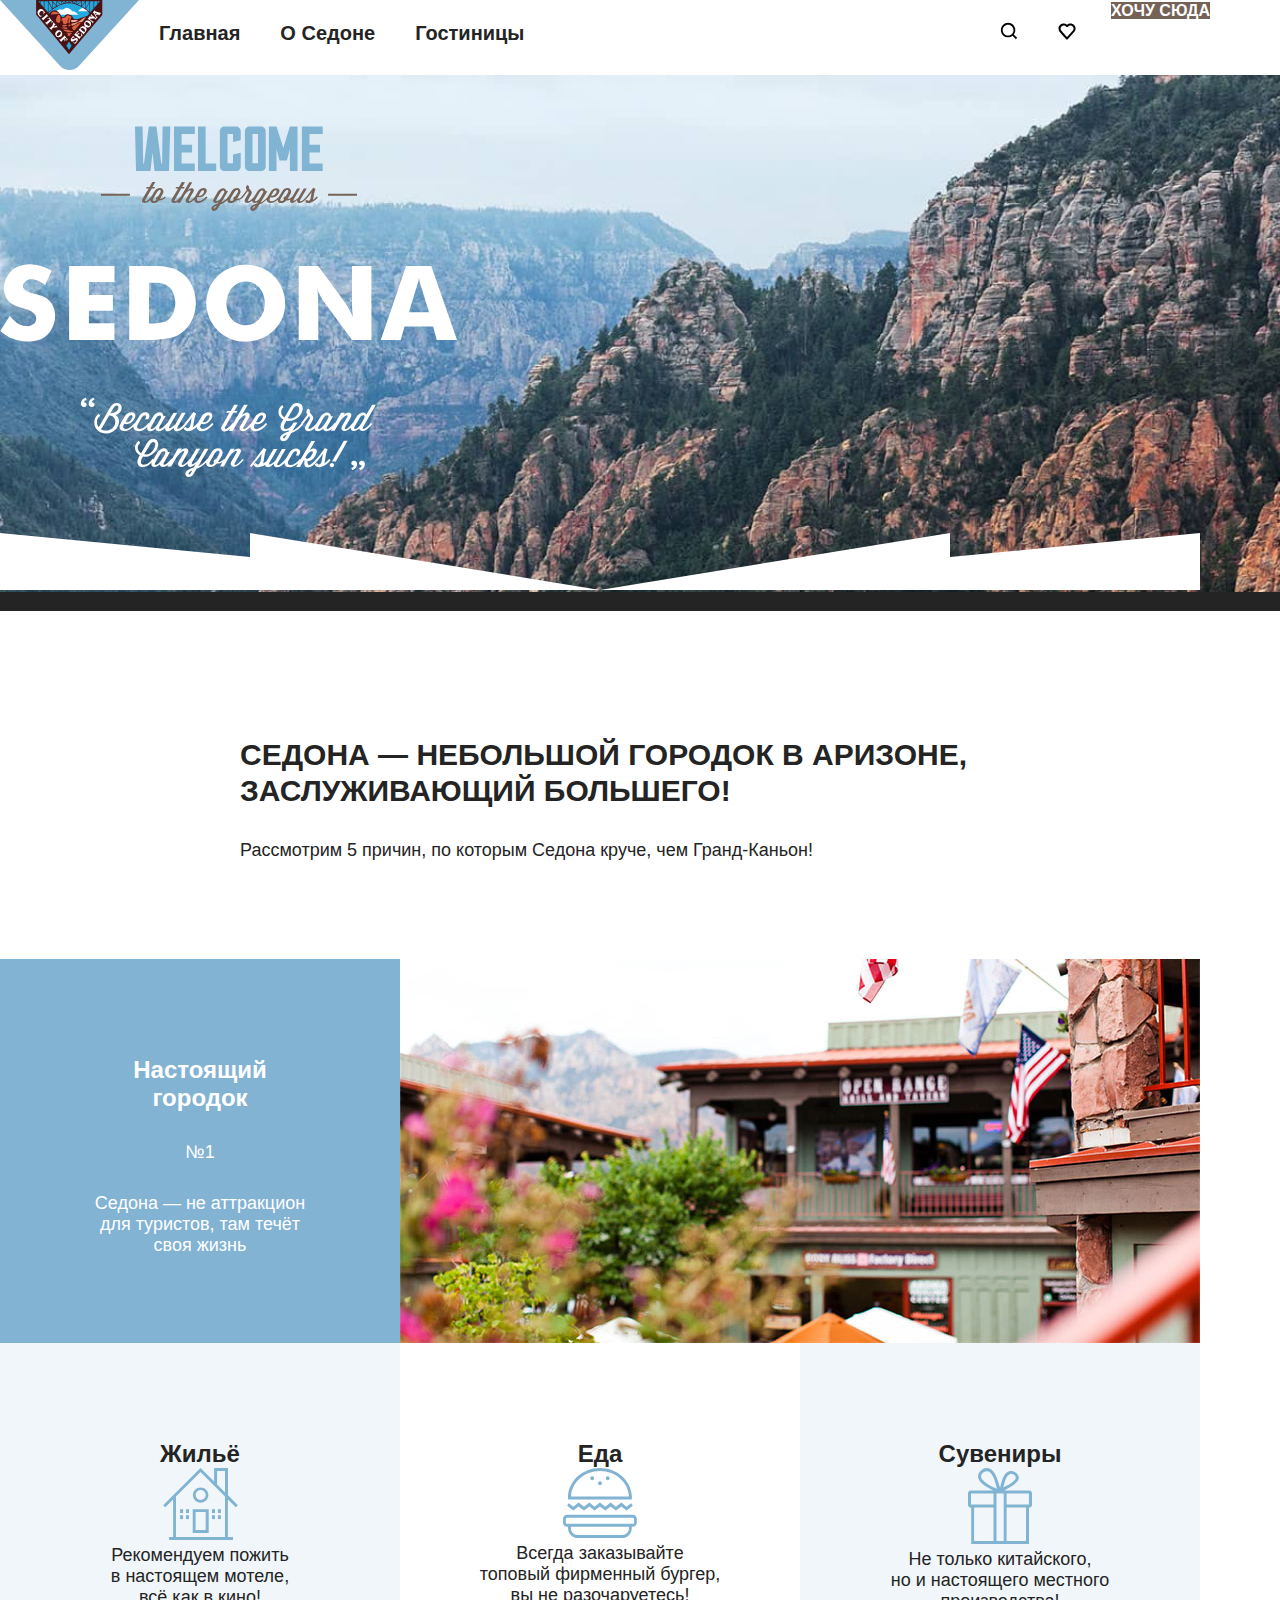
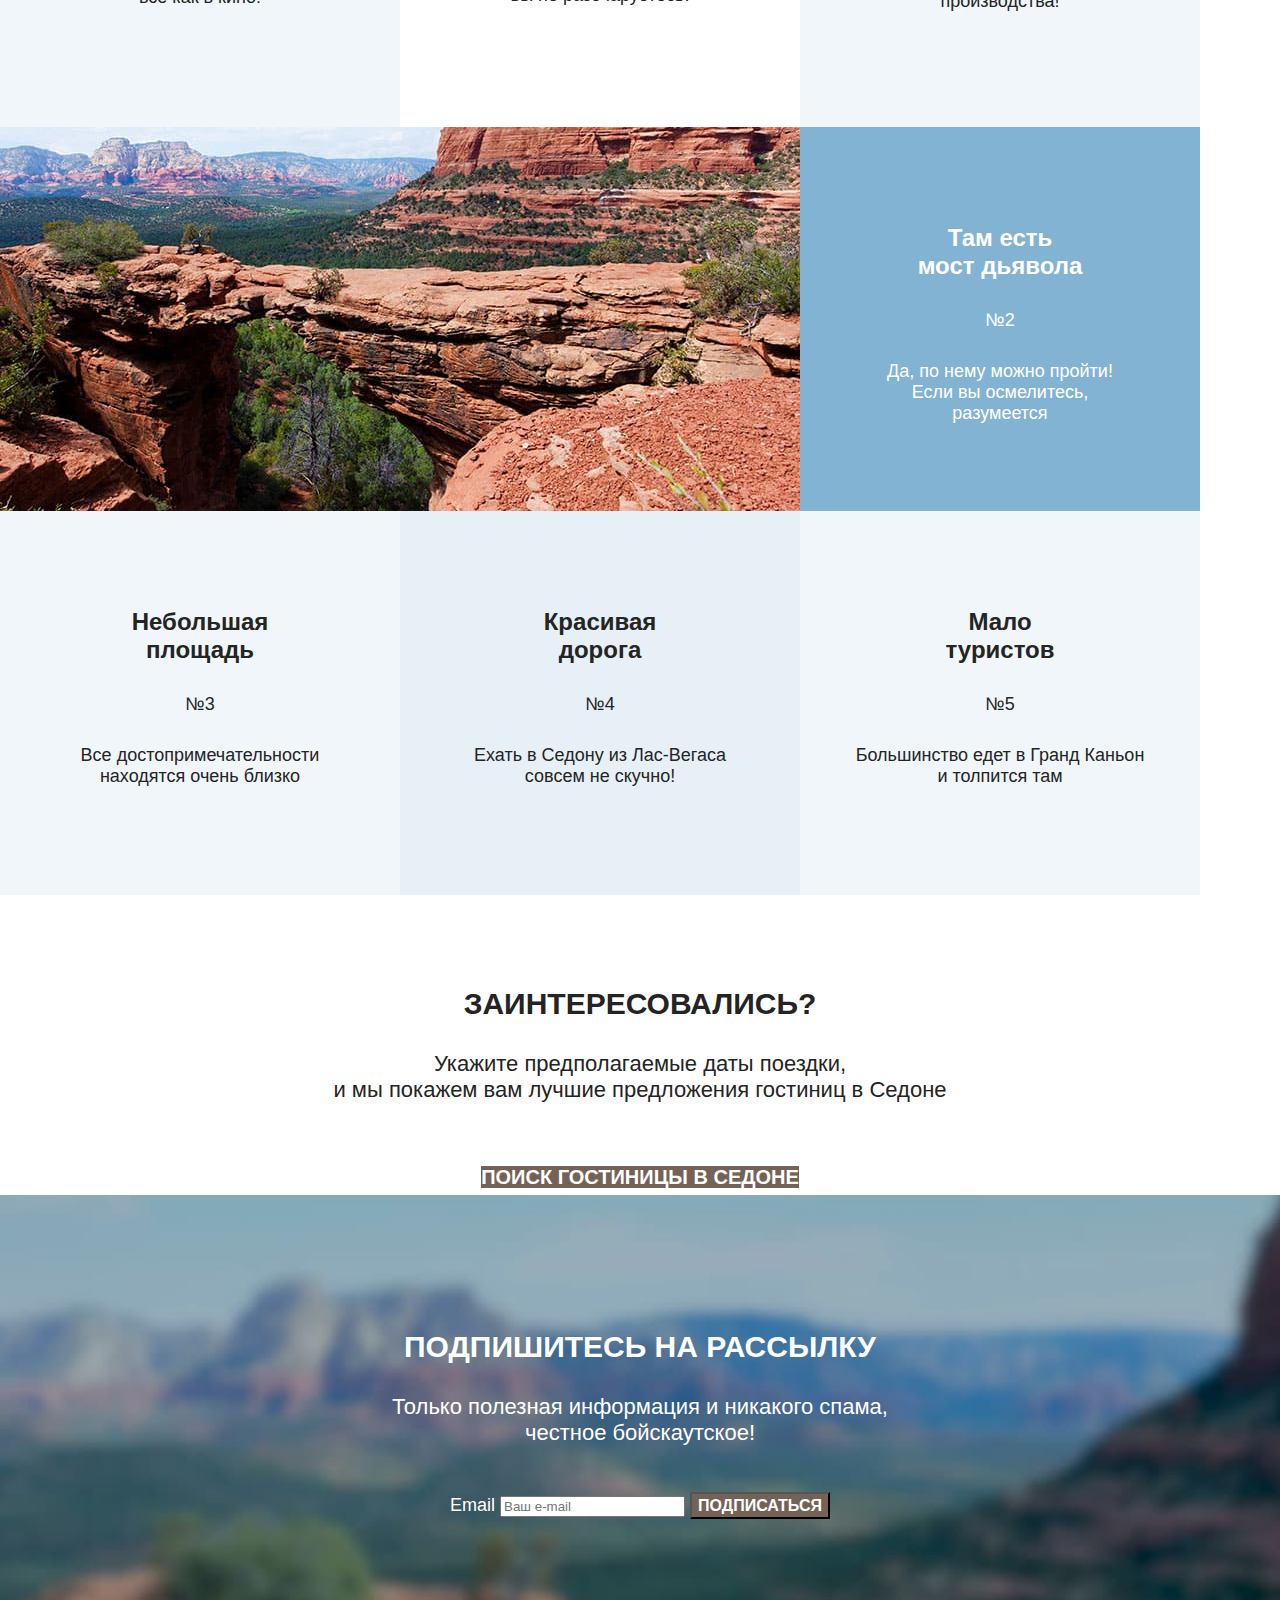
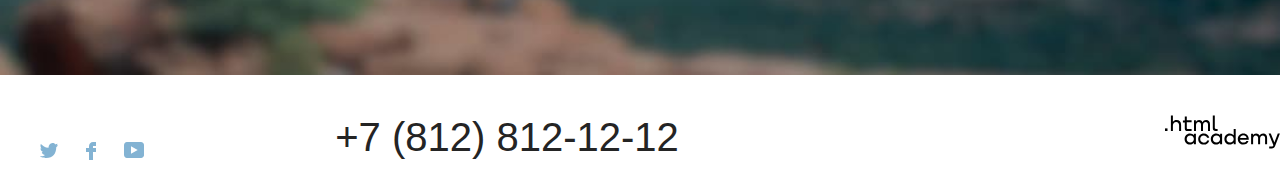
==== commit b759fb73: "Микросетки на флексах для главной" ====
--- a/index.html
+++ b/index.html
@@ -38,7 +38,7 @@
         <li class="navigation-item">
           <a class="navigation-link" href="#">
             <span class="visually-hidden">Избранное</span>
-            <img class="" alt="Избранное" src="images/navigation-icon-favorites.svg" width="40" height="50">
+            <img class="" alt="Избранное" src="images/favorite.svg" width="18" height="17">
           </a>
         </li>
         <li class="navigation-item">
@@ -51,20 +51,20 @@
   <main class="main-container main-index">
     <h1 class="visually-hidden">Отдых в Седоне</h1>
     <div class="welcome-container">
-    <img class="welcome" src="images/index-background.jpg" width="1200" height="485" alt="Вид города Седона">
     <img class="welcome" src="images/index-welcome.svg" width="458" height="352" alt="Добро пожаловать в Седону">
-    <img src="images/index-divider.svg" width="1200" height="57" alt="">
-    <p class="advantages-title">Седона — небольшой городок в Аризоне, <br>заслуживающий большего!</p>
+    <img class="welcome-divider" src="images/index-divider.svg" width="1200" height="57" alt="">
+    </div>
+    <div class="welcome-plus">
+    <p class="welcome-plus-title">Седона — небольшой городок в Аризоне, <br>заслуживающий большего!</p>
+    <p class="welcome-plus-subtitle">Рассмотрим 5 причин, по которым Седона круче, чем Гранд-Каньон!</p>  
     </div>
 
       <section class="advantages">
-        <h2 class="visually-hidden">Преимущества</h2>
-        
-        <p class="advantages-subtitle">Рассмотрим 5 причин, по которым Седона круче, чем Гранд-Каньон!</p>  
+        <h2 class="visually-hidden">Преимущества</h2> 
       <ul class="advantages-list">
         <li class="advantages-item-image background blue">
-          <h3 class="advantages-description-title">Настоящий <br>городок</h3>
-          <p class="advantages-description-number">№1</p>
+          <h3 class="advantages-title">Настоящий <br>городок</h3>
+          <p class="advantages-number">№1</p>
           <p class="advantages-description">Седона — не аттракцион <br>для туристов, там течёт <br>своя жизнь</p>
         </li>
         <li class="advantages-item">
@@ -74,17 +74,17 @@
 
       <ul class="advantages-list picture">
         <li class="advantages-item background light-light-blue">
-          <h3 class="advantages-description-title">Жильё</h3>
+          <h3 class="advantages-title icon">Жильё</h3>
           <img src="images/advantages-icon-house.svg" width="75" height="72">
           <p class="advantages-description">Рекомендуем пожить <br>в настоящем мотеле, <br>всё как в кино! </p>
         </li>
         <li class="advantages-item background white">
-          <h3 class="advantages-description-title">Еда</h3>
+          <h3 class="advantages-title icon">Еда</h3>
           <img src="images/advantages-icon-food.svg" width="74" height="70">
           <p class="advantages-description">Всегда заказывайте <br>топовый фирменный бургер, <br>вы не разочаруетесь! </p>
         </li>
         <li class="advantages-item background light-light-blue">
-          <h3 class="advantages-description-title"> Сувениры </h3>
+          <h3 class="advantages-title icon"> Сувениры </h3>
           <img src="images/advantages-icon-souvenir.svg" width="64" height="76">
           <p class="advantages-description">Не только китайского, <br>но и настоящего местного <br>производства! </p>
         </li>
@@ -94,27 +94,27 @@
         <li class="advantages-item-image">
           <img src="images/advantages-picture-mountains.jpg" width="800" height="384" alt="Вид на горы">
         </li>
-        <li class="advantages-item background blue">
-          <h3 class="advantages-description-title"> Там есть <br>мост дьявола </h3>
-          <p class="advantages-description-number">№2</p>
+        <li class="advantages-item-image background blue">
+          <h3 class="advantages-title"> Там есть <br>мост дьявола </h3>
+          <p class="advantages-number">№2</p>
           <p class="advantages-description">
             Да, по нему можно пройти! <br>Если вы осмелитесь, <br>разумеется </p>
         </li>
       </ul>
       <ul class="advantages-list">
         <li class="advantages-item background light-light-blue">
-          <h3 class="advantages-description-title"> Небольшая <br>площадь </h3>
-          <p class="advantages-description-number">№3 </p>
+          <h3 class="advantages-title"> Небольшая <br>площадь </h3>
+          <p class="advantages-number">№3 </p>
           <p class="advantages-description">Все достопримечательности <br>находятся очень близко </p>
         </li>
         <li class="advantages-item background light-blue">
-          <h3 class="advantages-description-title">Красивая <br>дорога</h3>
-          <p class="advantages-description-number">№4</p>
+          <h3 class="advantages-title">Красивая <br>дорога</h3>
+          <p class="advantages-number">№4</p>
           <p class="advantages-description">Ехать в Седону из Лас-Вегаса <br>совсем не скучно! </p>
         </li>
         <li class="advantages-item background light-light-blue">
-          <h3 class="advantages-description-title">Мало <br>туристов</h3>
-          <p class="advantages-description-number">№5</p>
+          <h3 class="advantages-title">Мало <br>туристов</h3>
+          <p class="advantages-number">№5</p>
           <p class="advantages-description">Большинство едет в Гранд Каньон <br>и толпится там</p>
         </li>
       </ul>
@@ -123,7 +123,7 @@
     <section class="search">
       <h2 class="visually-hidden">Поиск гостиницы в Седоне</h2>
       <p class="search-title">Заинтересовались?</p>
-      <p class="search-subtitle"> Укажите предполагаемые даты поездки, и мы покажем вам лучшие предложения гостиниц в Седоне
+      <p class="search-subtitle"> Укажите предполагаемые даты поездки, <br>и мы покажем вам лучшие предложения гостиниц в Седоне
       </p>
       <a class="search-button" href="#">Поиск гостиницы в Седоне</a>
     </section>
@@ -131,13 +131,13 @@
     <section class="newsletter newsletter-container">
       <h2 class="visually-hidden">Рассылка</h2>
       <p class="newsletter-title">Подпишитесь на рассылку</p>
-      <p class="newsletter-subtitle">Только полезная информация и никакого спама, честное бойскаутское!
+      <p class="newsletter-subtitle">Только полезная информация и никакого спама, <br>честное бойскаутское!
       </p>
       <form class="newsletter-form" action="https://echo.htmlacademy.ru/" method="post">
         <label for="newsletter-email">Email</label>
         <input class="field" placeholder="Ваш e-mail" type="email" name="newsletter-email" id="newsletter-email" required>
         <button class="button newsletter-button" type="submit">
-          <span class="">Подписаться</span>
+          <span class="newsletter-active">Подписаться</span>
         </button>
       </form>
     </section>
@@ -152,21 +152,22 @@
         <li class="footer-social-item">
           <a href="https://twitter.com/htmlacademy_ru">
             <span class="visually-hidden">Twitter</span>
-            <img src="images/footer-social-twitter.svg" alt="twitter">
+            <img src="images/footer-social-twitter.svg" width="18" height="15" alt="twitter">
           </a>
         </li>
         <li class="footer-social-item">
           <a href="https://www.facebook.com/htmlacademy">
             <span class="visually-hidden">Facebook</span>
-            <img src="images/footer-social-facebook.svg" alt="facebook">
+            <img src="images/footer-social-facebook.svg" width="10" height="18" alt="facebook">
           </a>
         </li>
         <li class="footer-social-item">
           <a href="https://www.youtube.com/c/HTMLAcademyRUS">
             <span class="visually-hidden">YouTube</span>
-            <img src="images/footer-social-youtube.svg" alt="youtube">
+            <img src="images/footer-social-youtube.svg" width="20" height="16" alt="youtube">
           </a>
         </li>
+        
       </ul>
     </section>
     <section class="footer-tel">
@@ -178,7 +179,7 @@
       <h3 class="visually-hidden">Логотип разработчика</h3>
       <a class="footer-copyright-logo" href="https://htmlacademy.ru/">
       </a>
-      <img src="images/footer-logo-html.svg" alt="Логотип разработчика">
+      <img src="images/footer-logo-html.svg" width="115" height="34" alt="Логотип разработчика">
     </section>
   </div>
 </div>
--- a/styles/styles.css
+++ b/styles/styles.css
@@ -46,18 +46,21 @@
     background-color: #FFFFFF;
 }  
 .page-container {
-    display: flex;
     width: 1200px;
     margin: 0 auto;
 }
-li {
-    list-style-type: none; 
-}
 
 .visually-hidden {
     display: none;
-}
-
+    position: absolute;
+    width: 1px;
+    height: 1px;
+    margin: -1px;
+    padding: 0;
+    border: 0;
+    clip: rect(0 0 0 0);
+    overflow: hidden;  
+}
 .main-header {
     font-family: "PT Sans", sans-serif;
     color: #242424;
@@ -67,7 +70,6 @@
 .navigation {
     display: flex;
     margin: 0 auto;
-
 }
 .navigation-logo {
     width: 139px;
@@ -76,18 +78,24 @@
     padding: 0;
 }
 .navigation-list {
-    width: 450px;
-    margin-left: auto;
+    display: flex;
+    flex-wrap: wrap;
+    width: 500px;
+    margin:0;
     padding: 0;
+    list-style-type: none; 
 }
 
 .navigation-user {
     width: 300px;
     margin-left: auto;
-    padding: 0;
+    min-width: 42px;
+    min-height: 66px;
 }
 
 .navigation-link {
+    display: block;
+    padding: 20px; 17px;
     font-family: "PT Sans", sans-serif;
     font-style: bold;
     font-size: 20px;
@@ -105,6 +113,7 @@
     line-height: 20px;
     font-weight: 700;
     text-align: center;
+    margin: 9px 15px 8px 15px;
     color: #FFFFFF;
     background-color: #756257;
     text-decoration: none;
@@ -114,30 +123,69 @@
 .main-index {
     color: #242424;
     background-color: #FFFFFF;
-    background-image: url("images/index-background.jpg");
+}
+
+.main-container {
+    flex-grow: 1;
+}
+
+.welcome-container {
+    display:block;
+    margin: 0 auto;
+    color: #FFFFFF;
+    background: #242424;
+    background-image: url("../images/index-background.jpg");
     background-size: 100% auto;
     background-repeat: no-repeat;
     min-height: 485px;
-}
-
-.main-container {
-    flex-grow: 1;
-}
-
-.welcome-container {
-    display:block;
-    margin: 0 auto;
+    padding-top: 51px; 
+    padding-bottom: 0;
+
+}
+.welcome {
+    margin-bottom: 25px;
+}
+.welcome-divider {
+    margin: 0;
+    margin-top: 25px;
+
+}
+.welcome-plus {
+    display: block;
+    background-color: #FFFFFF;
+    padding: 63px 240px 80px;
+
+}
+
+.welcome-plus-title {
+    font-family: "PT Sans", sans-serif;;
+    font-size: 30px;
+    font-weight: 700;
+    line-height: 36px;
+    margin-top: 63px;
+    margin-bottom: 31px;
+    text-transform: uppercase;
+}
+
+.welcom-plus-subtitle {
+    font-family: "PT Sans", sans-serif;;
+    font-size: 22px;
+    line-height: 36px;
+    margin: 0;
 }
 .advantages {
     margin: 0;
     padding: 0;
     text-align: center;
+
 }
 .advantages-list {
     display: flex;
     margin: 0;
     padding-left: 0;
     height: 384px;
+    list-style-type: none;
+
 }
 .padding {
     display: flex;
@@ -157,46 +205,40 @@
     background-color: #83B3D3;
 }
 .light-blue {
-    background-color: rgba(131, 179, 211, 0.12);
+    background-color: rgba(131, 179, 211, 0.20);
 }
 .light-light-blue {
     background-color: rgba(131, 179, 211, 0.12);
 }
 .white {
     background-color: #FFFFFF;
-}
-.advantages-title {
-    font-family: "PT Sans", sans-serif;;
-    font-size: 30px;
-    font-weight: 700;
-    line-height: 36px;
-    text-transform: uppercase;
-}
-
-.advantages-subtitle {
-    font-family: "PT Sans", sans-serif;;
-    font-size: 22px;
-    line-height: 36px;
 }
 .advantages-item {
     padding: 20;
     box-sizing: border-box;
 }
 .advantages-item-image {
-
-}
-.advantages-description-title {
+    color:#FFFFFF;
+
+}
+.advantages-title {
     font-family: "PT Sans", sans-serif;
     font-size: 24px;
     font-weight: 700;
     line-height: 28px;
-
-}
-
-.advantages-description-number {
+    margin-top: 97px;
+    margin-bottom: 0;
+}
+.advantages-title icon {
+    margin-top: 200px;
+    margin-bottom: 20px;
+}
+.advantages-number {
     font-family: "PT Sans", sans-serif;;
     font-size: 18px;
     line-height: 21px;
+    margin-top: 30px;
+    margin-bottom: 30px;
 
 }
 
@@ -204,12 +246,13 @@
     font-family: "PT Sans", sans-serif;;
     font-size: 18px;
     line-height: 21px;
+    margin: 0;
 
 }
 
 .search {
     display: block;
-    height: 417;
+    min-width: 417px;
     background-color: #FFFFFF;
     font-family: "PT Sans", sans-serif;
     text-align: center;
@@ -220,6 +263,8 @@
     font-size: 30px;
     font-weight: 700;
     line-height: 36px;
+    margin-top: 91px;
+    margin-bottom: 29px;
     text-transform: uppercase;
 
 }
@@ -227,12 +272,16 @@
 .search-subtitle {
     font-size:22px;
     line-height: 26px;
+    margin-top: 0;
+    margin-bottom: 56px;
 }
 
 .search-button {
     font-size: 20px;
     font-weight: 700;
     line-height: 36px;
+    margin-top: 0;
+    margin-bottom: 108px;
     color: #FFFFFF;
     background-color: #756257;
     text-decoration: none;
@@ -253,17 +302,23 @@
     font-weight: 700;
     line-height: 36px;
     text-transform: uppercase;
+    margin-top: 94px;
+    margin-bottom: 29px;
 }
 
 .newsletter-subtitle {
     font-size:22px;
     line-height: 26px;
+    margin-top: 0;
+    margin-bottom: 46px;
+
 }
 
 .newsletter-button {
     font-size: 20px;
     font-weight: 700;
     line-height: 36px;
+    margin-bottom: 110px;
     color: #FFFFFF;
     background-color: #83B3D3; 
     text-decoration: none;
@@ -288,19 +343,39 @@
     color: #242424;
     background-color: #FFFFFF;
     text-align: center;
+    list-style-type: none; 
+
 }
 .page-footer-container {
     display: flex;
     margin: 0 auto;
+
 }
 .footer-social {
+
+}
+.footer-social-list {
+    display: flex;
+    flex-wrap: wrap;
     width: 107px;
-    margin-right: 61px;
-}
+    list-style-type: none; 
+    
+}
+.footer-social-item {
+    margin-right: 28px;
+    margin-top: 49px;
+
+}
+.footer-social-item:nth-child(3n) {
+    margin-right: 0;
+}
+  
 .footer-tel {    
     width: 720px;
     margin-right: 53px;
+    margin-top: 42px;
     font-style: normal;
+
 }
 .contacts-phone {
     color: #242424;
@@ -309,16 +384,20 @@
     text-align: center;
     text-decoration: none;
     text-transform: uppercase;
+
 }
 .footer-copyright-logo {
     width: 115px;
+    margin-top: 40px;
     margin-left: auto;
+
 }
 .main-inner {
     font-family: "PT Sans", sans-serif;
     font-size: 18px;
     color: #FFFFFF;
     text-align: left;
+
 }
 .filter-container {
     color: #FFFFFF;
@@ -326,6 +405,7 @@
     background-image: url("../images/catalog/background.jpg");
     background-size: cover;
     background-repeat: no-repeat;
+
 }
 .form {
     display: flex;
@@ -333,11 +413,13 @@
     width: 1200px;
     margin: 0 auto;
     flex-direction: row;
+
 }
 .inner-header-title {
     font-size: 60px;
     line-height: 77px;
     font-weight: 700;
+
 }
 
 .breadcrumbs-link {
@@ -346,25 +428,31 @@
     font-size: 16px;
     line-height: 21px;
     text-decoration: none;
+
 }
 .catalog-filter-group {
     width: 150px;
+
 }
 .filter-price {
     width: 290px;
+
 }
 .fiter-button {
     width: 160px;
+
 }
 .catalog-filter-title {
     font-size: 20px;
     line-height: 26;
     font-weight: 700;
+
 }
 
 .catalog-filter-list {
     font-size: 18px;
     line-height: 24px;
+
 }
 
 .button-active {
@@ -372,18 +460,23 @@
     line-height: 21px;
     background-color: #83B3D3;
     border: none;
+
 }
 
 .button-unactive {
     font-size: 18px;
     line-height: 23px;
     border: none;
+
 }
 
 .select {
     display: flex;
     width: 1057px;
     background-color: #FFFFFF;
+    margin-top: 44px;
+    margin-bottom: 53px;
+
 }
 .result {
     min-width: 338px;
@@ -391,6 +484,7 @@
     line-height: 39px;
     font-weight: 700;
     color:#242424
+
 }
 .select-control {
     width: 287px;
@@ -403,6 +497,7 @@
 }
 .lodge-list {
     display: flex;
+    flex-wrap: wrap;
     width: 1057px;
 }
 .lodge-card-title {
@@ -411,20 +506,20 @@
     font-weight: 700;
     color: #242424;
     text-decoration: none;
-}
-
+
+}
 .lodge-type {
     font-size: 18px;
     line-height: 23px;
     color: #242424;
-}
-
+
+}
 .lodge-card-price {
     font-size: 18px;
     line-height: 23px;
     color: #242424;
-}
-
+
+}
 .button {
     font-size: 16px;
     line-height: 21px;
@@ -433,29 +528,29 @@
     background-color: #756257;
     
 }
-
 .button-add-favorites {
     font-size: 16px;
     line-height: 21px;
     color: #FFFFFF;
     text-decoration: none;
     background-color: #83B3D3;
-}
-
+
+}
 .button-favorites {
     font-size: 16px;
     line-height: 21px;
     color: #FFFFFF;
     text-decoration: none;
     background-color: #7DB54F;
-}
-
+
+}
 .rating {
     font-size: 16px;
     line-height: 21px;
     color: #242424;
     text-transform: uppercase;
     background-color: #E6E6E6;
+
 }
 .download-more {
     font-size: 20px;
@@ -464,10 +559,12 @@
     text-decoration: none;
     background-color: #83B3D3;
     width: 620px;
+
 }
 .pagination {
     display: flex;
     width: 1057px;
+
 }
 .pagination-link {
     font-size: 20px;
@@ -475,13 +572,14 @@
     color: #FFFFFF;
     text-decoration: none;
     background-color: #83B3D3;
-}
-
+
+}
 .pagination-current {
     font-size: 20px;
     line-height: 26px;
     color: #242424;
     background-color: #F2F2F2;
+
 }
 .number-cards {
 
@@ -489,7 +587,6 @@
 .title-number-card {
     color: #242424;
 }
-
 .inner-newsletter {
     display: flex;
     width: 800px;
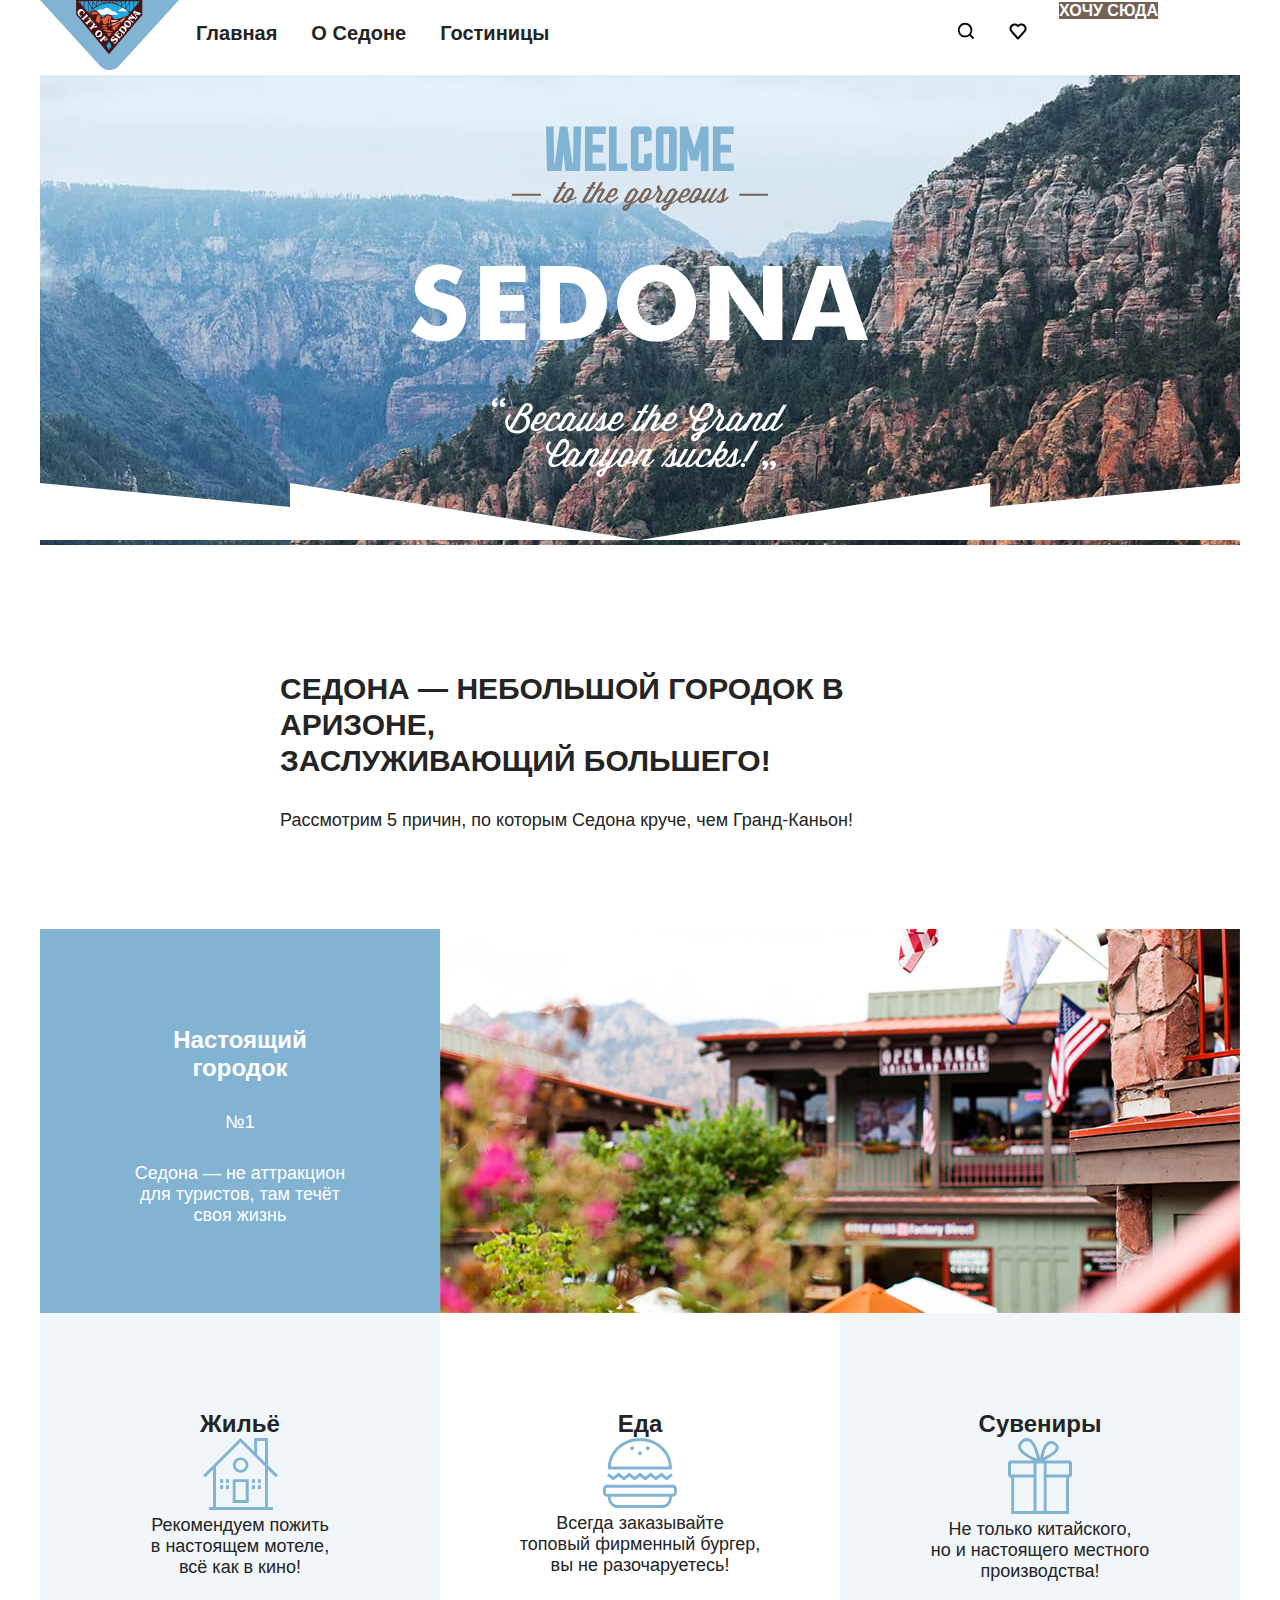
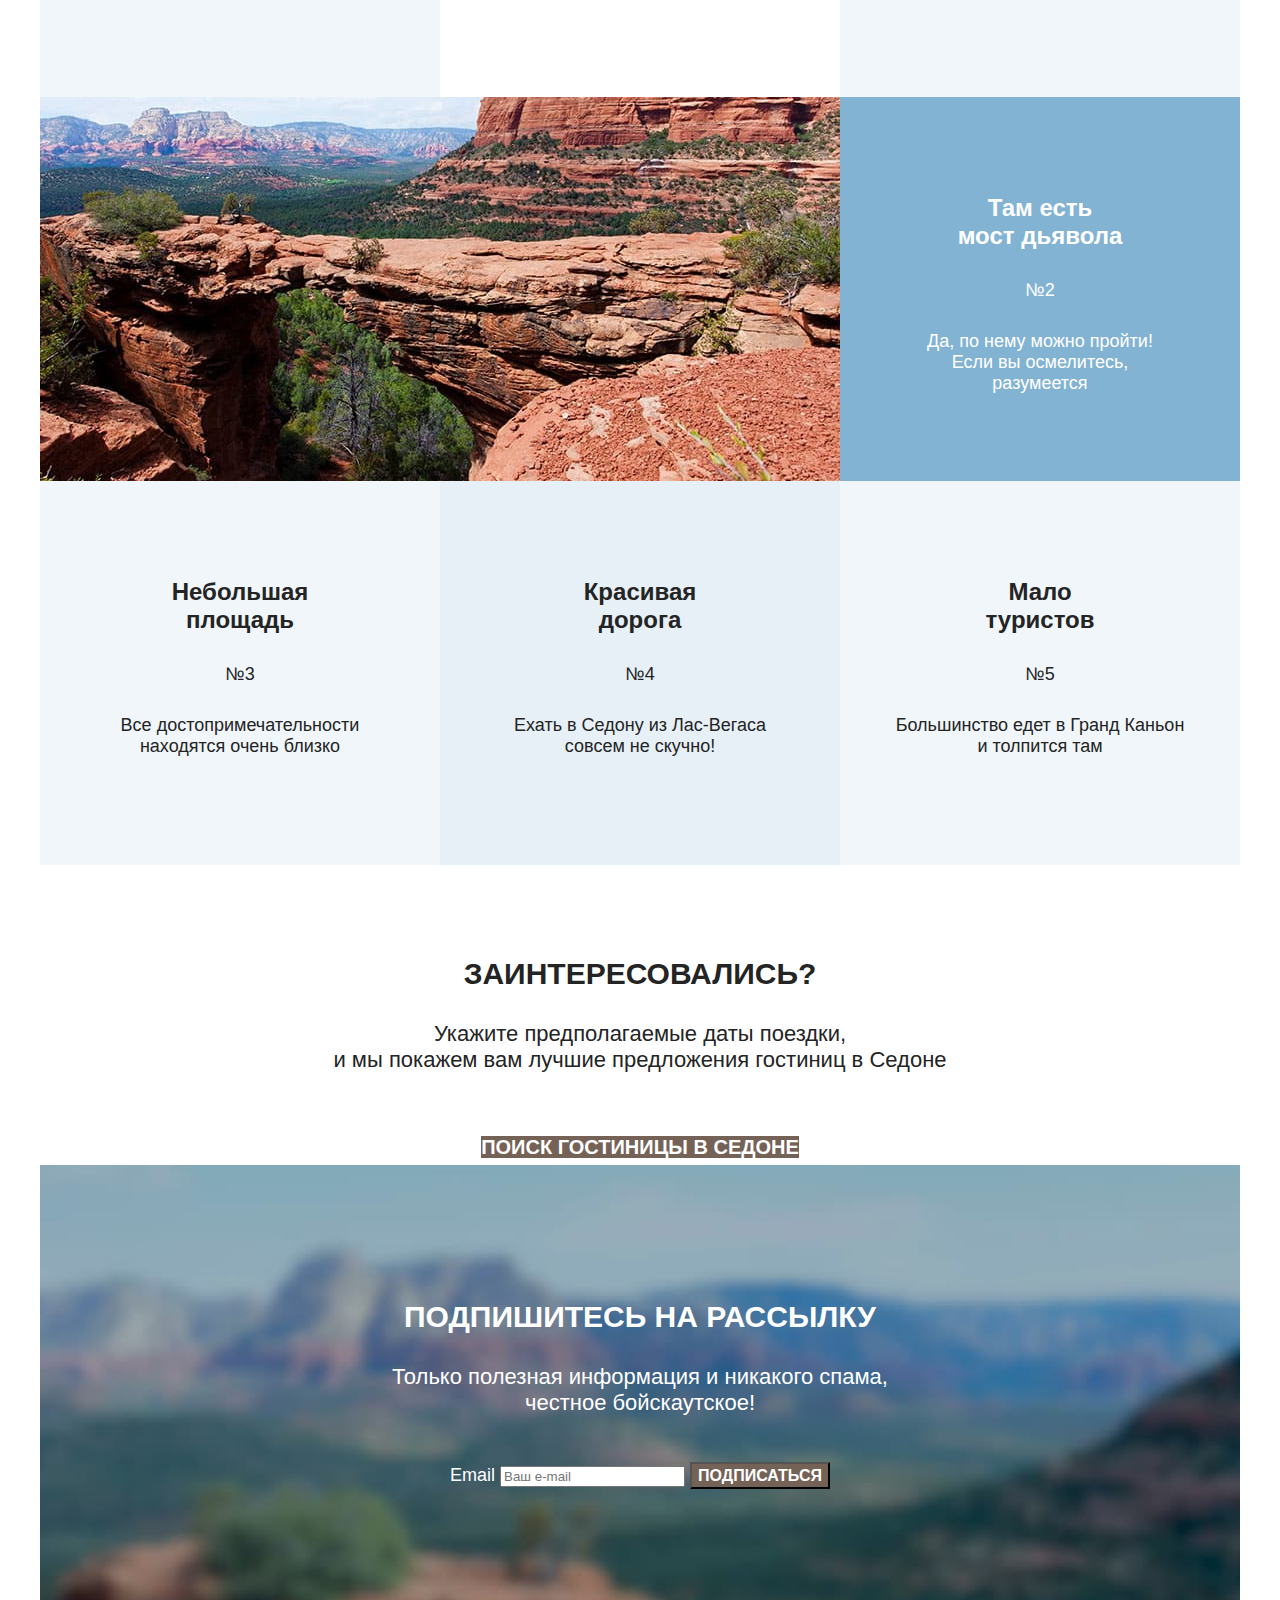
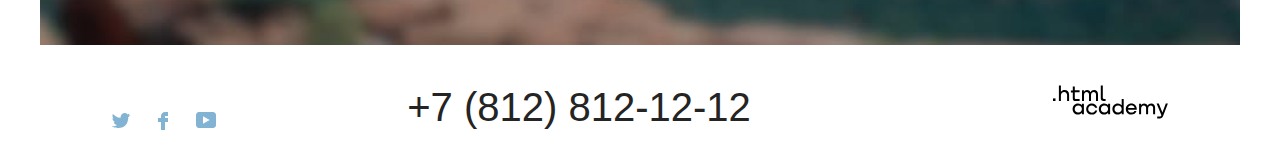
==== commit 94cb510a: "Добавляет микросетки для всех страниц" ====
--- a/index.html
+++ b/index.html
@@ -10,7 +10,7 @@
 </head>
 
 <body>
- <div class="page-container"></div>
+ <div class="page-container">
   <header class="main-header">
     <nav class="navigation">
       <a class="navigation-logo" href="index.html">
@@ -183,6 +183,7 @@
     </section>
   </div>
 </div>
+</div>
 
   </footer>
 </body>
--- a/styles/styles.css
+++ b/styles/styles.css
@@ -95,7 +95,7 @@
 
 .navigation-link {
     display: block;
-    padding: 20px; 17px;
+    padding: 20px 17px;
     font-family: "PT Sans", sans-serif;
     font-style: bold;
     font-size: 20px;
@@ -136,22 +136,21 @@
     background: #242424;
     background-image: url("../images/index-background.jpg");
     background-size: 100% auto;
-    background-repeat: no-repeat;
-    min-height: 485px;
-    padding-top: 51px; 
     padding-bottom: 0;
-
-}
+}
+
 .welcome {
-    margin-bottom: 25px;
-}
+    padding-top: 51px;
+    padding-left: 371px;
+}
+
 .welcome-divider {
     margin: 0;
-    margin-top: 25px;
 
 }
 .welcome-plus {
     display: block;
+    margin: 0;
     background-color: #FFFFFF;
     padding: 63px 240px 80px;
 
@@ -281,7 +280,7 @@
     font-weight: 700;
     line-height: 36px;
     margin-top: 0;
-    margin-bottom: 108px;
+    margin-bottom: 93px;
     color: #FFFFFF;
     background-color: #756257;
     text-decoration: none;
@@ -349,23 +348,26 @@
 .page-footer-container {
     display: flex;
     margin: 0 auto;
+    padding-left: 72px;
+    padding-right: 72px;
 
 }
 .footer-social {
-
-}
+}
+
 .footer-social-list {
     display: flex;
     flex-wrap: wrap;
     width: 107px;
-    list-style-type: none; 
-    
-}
+    padding: 0;
+    list-style-type: none;     
+}
+
 .footer-social-item {
     margin-right: 28px;
     margin-top: 49px;
-
-}
+}
+
 .footer-social-item:nth-child(3n) {
     margin-right: 0;
 }
@@ -397,29 +399,36 @@
     font-size: 18px;
     color: #FFFFFF;
     text-align: left;
-
-}
+}
+
 .filter-container {
     color: #FFFFFF;
     background: #242424;
     background-image: url("../images/catalog/background.jpg");
     background-size: cover;
     background-repeat: no-repeat;
-
-}
-.form {
-    display: flex;
-    justify-content: flex-start;
-    width: 1200px;
-    margin: 0 auto;
-    flex-direction: row;
-
-}
+    padding-top: 35px;
+    padding-left: 71px;
+    border: 0;
+}
+
 .inner-header-title {
     font-size: 60px;
     line-height: 77px;
-    font-weight: 700;
-
+    font-weight: 700px;
+    margin-top: 0;
+    margin-bottom: 5px; 
+    border: 0;
+}
+
+.breadcrumbs {
+    display: flex;
+    margin: 0;
+    list-style-type: none; 
+}
+
+.breadcrumbs-item {
+    margin-right: 10px;
 }
 
 .breadcrumbs-link {
@@ -428,31 +437,49 @@
     font-size: 16px;
     line-height: 21px;
     text-decoration: none;
-
-}
+    margin: 0;
+}
+
+.catalog-filter {
+    display: flex;
+    margin: 0;
+    justify-content: flex-start;
+    margin-top: 45px;
+}
+
 .catalog-filter-group {
-    width: 150px;
-
-}
+    display: flex;
+    margin-right: 47px;
+    margin-bottom: 83px;
+    padding: 0;
+    border: 0;
+}
+
 .filter-price {
     width: 290px;
-
-}
-.fiter-button {
+    margin-right: 81px;
+    margin-top: 0;
+}
+
+.filter-button {
+    display: ;
     width: 160px;
-
-}
+}
+
 .catalog-filter-title {
     font-size: 20px;
-    line-height: 26;
-    font-weight: 700;
-
+    line-height: 26px;
 }
 
 .catalog-filter-list {
+    width: 150px;
     font-size: 18px;
     line-height: 24px;
-
+    padding: 0;
+    list-style-type: none;
+}
+
+.filter-price {
 }
 
 .button-active {
@@ -467,7 +494,6 @@
     font-size: 18px;
     line-height: 23px;
     border: none;
-
 }
 
 .select {
@@ -476,25 +502,45 @@
     background-color: #FFFFFF;
     margin-top: 44px;
     margin-bottom: 53px;
-
-}
+    margin-left: 63px;
+    padding: 0;
+}
+
 .result {
-    min-width: 338px;
+    min-width: 340px;
+    height: 39px;
+    margin-right: 191px;
     font-size: 30px;    
     line-height: 39px;
     font-weight: 700;
+    text-transform: uppercase;
     color:#242424
-
-}
+}
+
 .select-control {
     width: 287px;
+    height: 23px;
+    margin-right: 97px;
     font-size: 18px;
     line-height: 23px;
     color:#242424
 }
+
 .select-button {
+    display: flex;
+    align-items: center;
     width: 160px;
-}
+    height: 48px;
+}
+
+.select-button .button-icon {
+    width: 48px;
+    height: 48px;
+    padding: 17px 16px;
+    margin-left: auto;
+    margin-right: 8px;
+}
+
 .lodge-list {
     display: flex;
     flex-wrap: wrap;
@@ -506,92 +552,138 @@
     font-weight: 700;
     color: #242424;
     text-decoration: none;
-
-}
+}
+.lodge-card-link {
+    text-decoration: none;
+}
+
+.lodge-card {
+    display: inline-block;
+    padding: 20px;
+    margin-right: 18px;
+    margin-bottom: 10px;
+    text-decoration: none;
+}
+
+.lodge-card:nth-child(3n) {
+    margin-right: 0;
+}
+
 .lodge-type {
     font-size: 18px;
     line-height: 23px;
     color: #242424;
-
-}
+}
+
 .lodge-card-price {
     font-size: 18px;
     line-height: 23px;
     color: #242424;
-
-}
+}
+
 .button {
     font-size: 16px;
     line-height: 21px;
     color: #FFFFFF;
     text-decoration:  none;
-    background-color: #756257;
-    
-}
+    background-color: #756257;    
+}
+
 .button-add-favorites {
     font-size: 16px;
     line-height: 21px;
     color: #FFFFFF;
     text-decoration: none;
     background-color: #83B3D3;
-
-}
+}
+
 .button-favorites {
     font-size: 16px;
     line-height: 21px;
     color: #FFFFFF;
     text-decoration: none;
     background-color: #7DB54F;
-
-}
+}
+
 .rating {
     font-size: 16px;
     line-height: 21px;
     color: #242424;
     text-transform: uppercase;
     background-color: #E6E6E6;
-
-}
+}
+
+.download-conteiner {
+    display: flex;
+    width: 1056px;
+    margin: 34px 80px 30px 64px;
+}
+
+
 .download-more {
+    width: 620px;
     font-size: 20px;
     line-height: 26px;
     color: #FFFFFF;
     text-decoration: none;
     background-color: #83B3D3;
-    width: 620px;
-
-}
+    padding: ;
+}
+
+.pagination-container {
+    display: flex;
+    width: 1057px;
+    margin: 30px 80px 73px 64px;
+    padding: 0;
+}
+
 .pagination {
     display: flex;
-    width: 1057px;
-
-}
+    margin-right: 200px;
+    padding: 0;
+    list-style-type: none;
+}
+
+.pagination-item:not(:last-child) {
+    margin-right: 8px;
+}
+
 .pagination-link {
     font-size: 20px;
     line-height: 26px;
     color: #FFFFFF;
+    text-align: center;
     text-decoration: none;
     background-color: #83B3D3;
-
-}
-.pagination-current {
-    font-size: 20px;
-    line-height: 26px;
+    display: block;
+    box-sizing: border-box;
+    width: 55px;
+    height: 55px;
+    padding: 16px 17px;
+}
+
+.pagination-link .current {
     color: #242424;
     background-color: #F2F2F2;
-
-}
+}
+
 .number-cards {
-
+    display: inline-block;
+    width: 365px;
+    margin-left: auto;
+    padding: 0;
 }
 .title-number-card {
     color: #242424;
+    background-color: #FFFFFF;
 }
 .inner-newsletter {
-    display: flex;
     width: 800px;
-    color: #242424;
-    text-align: center;
-    background-color: #FFFFFF;
-}
-
+    height: 240px;
+    padding: 0;
+    margin: 74px 208px 140px 192px;
+    color: #242424;
+    text-align: center;
+    background-color: #FFFFFF;
+}
+
